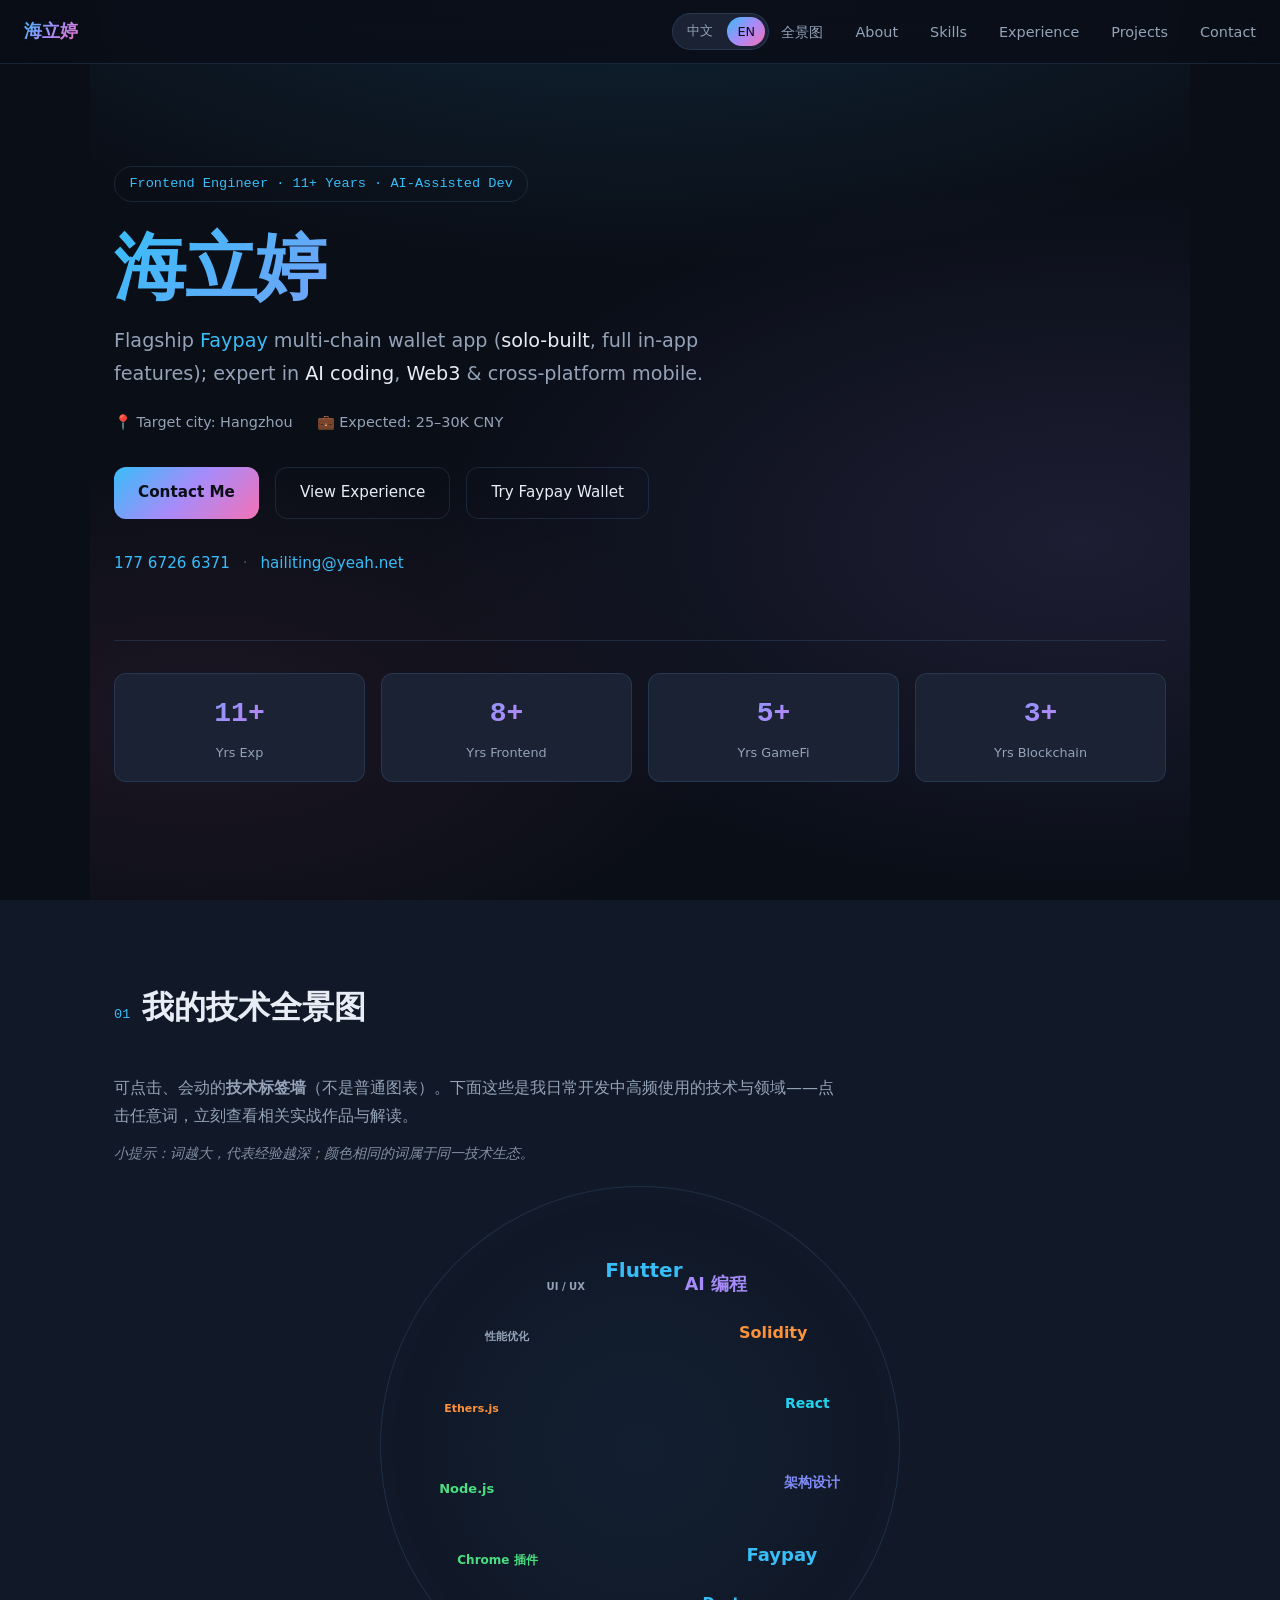
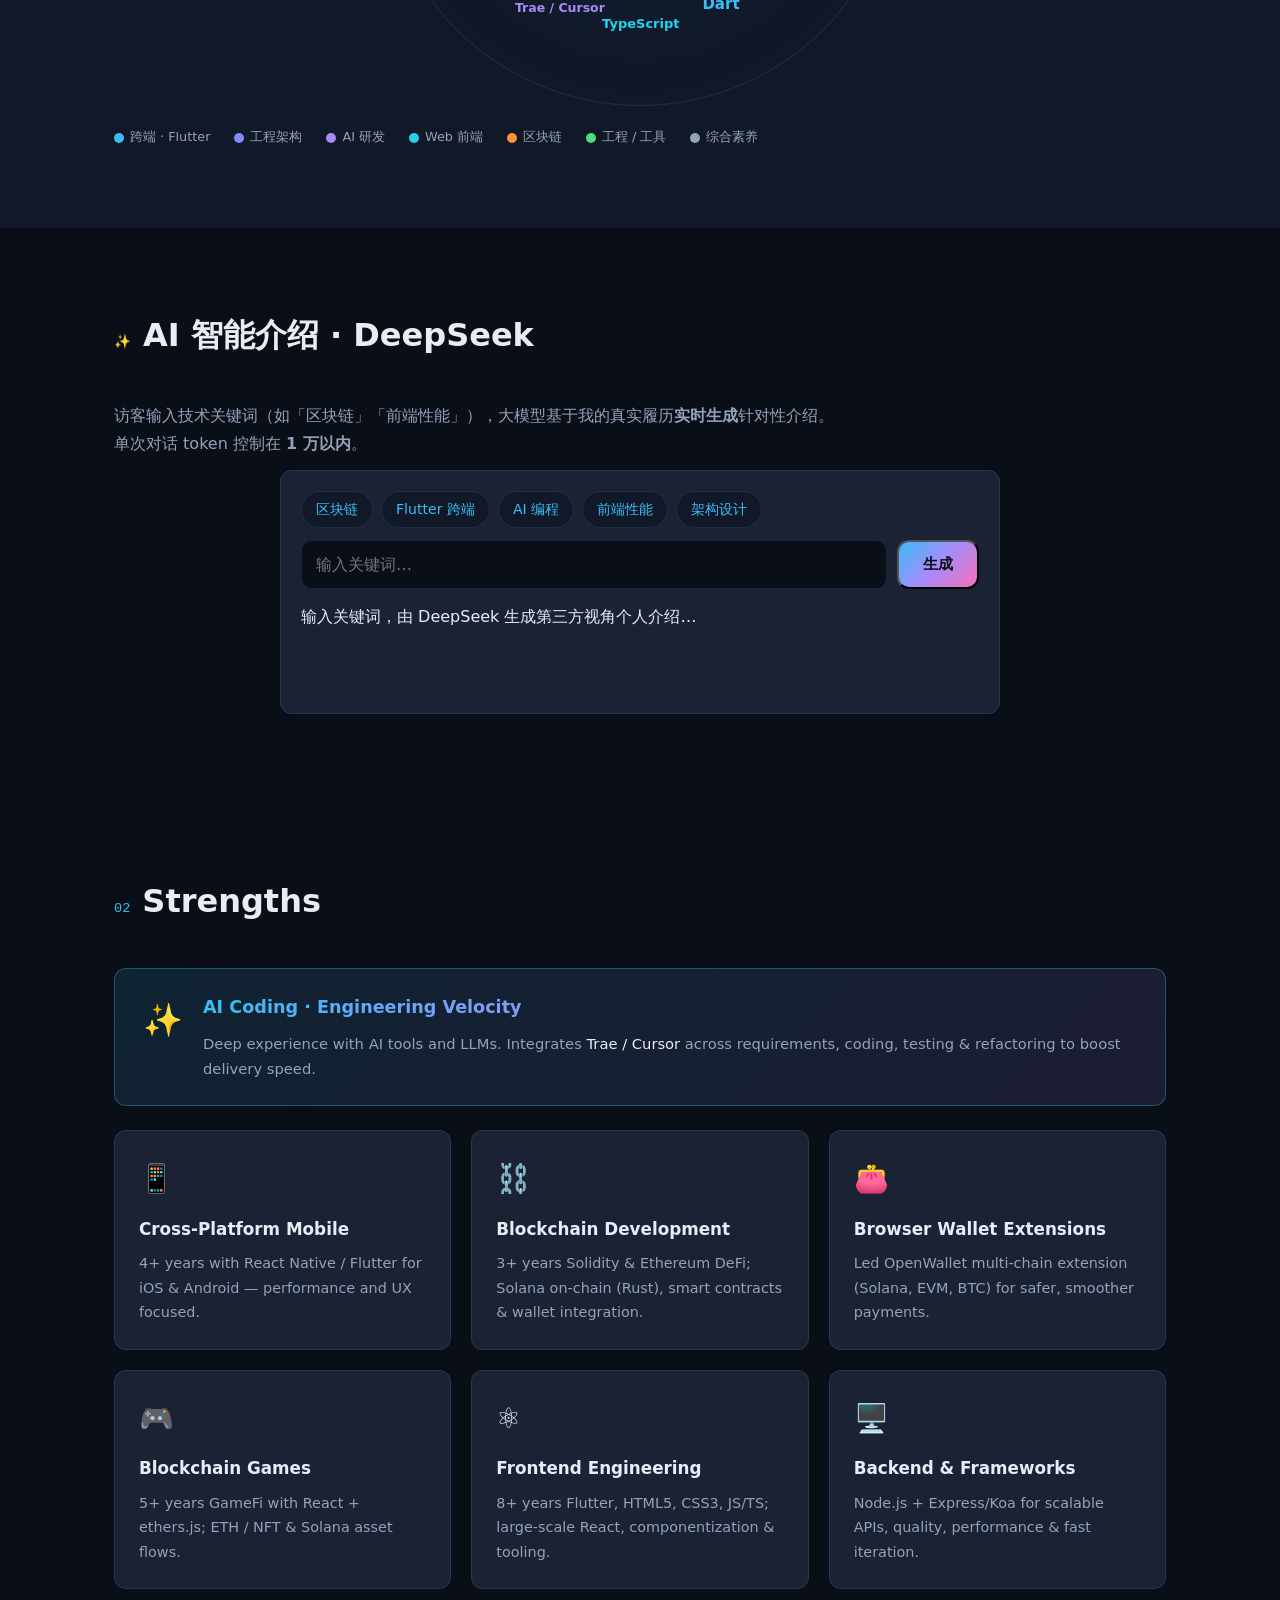
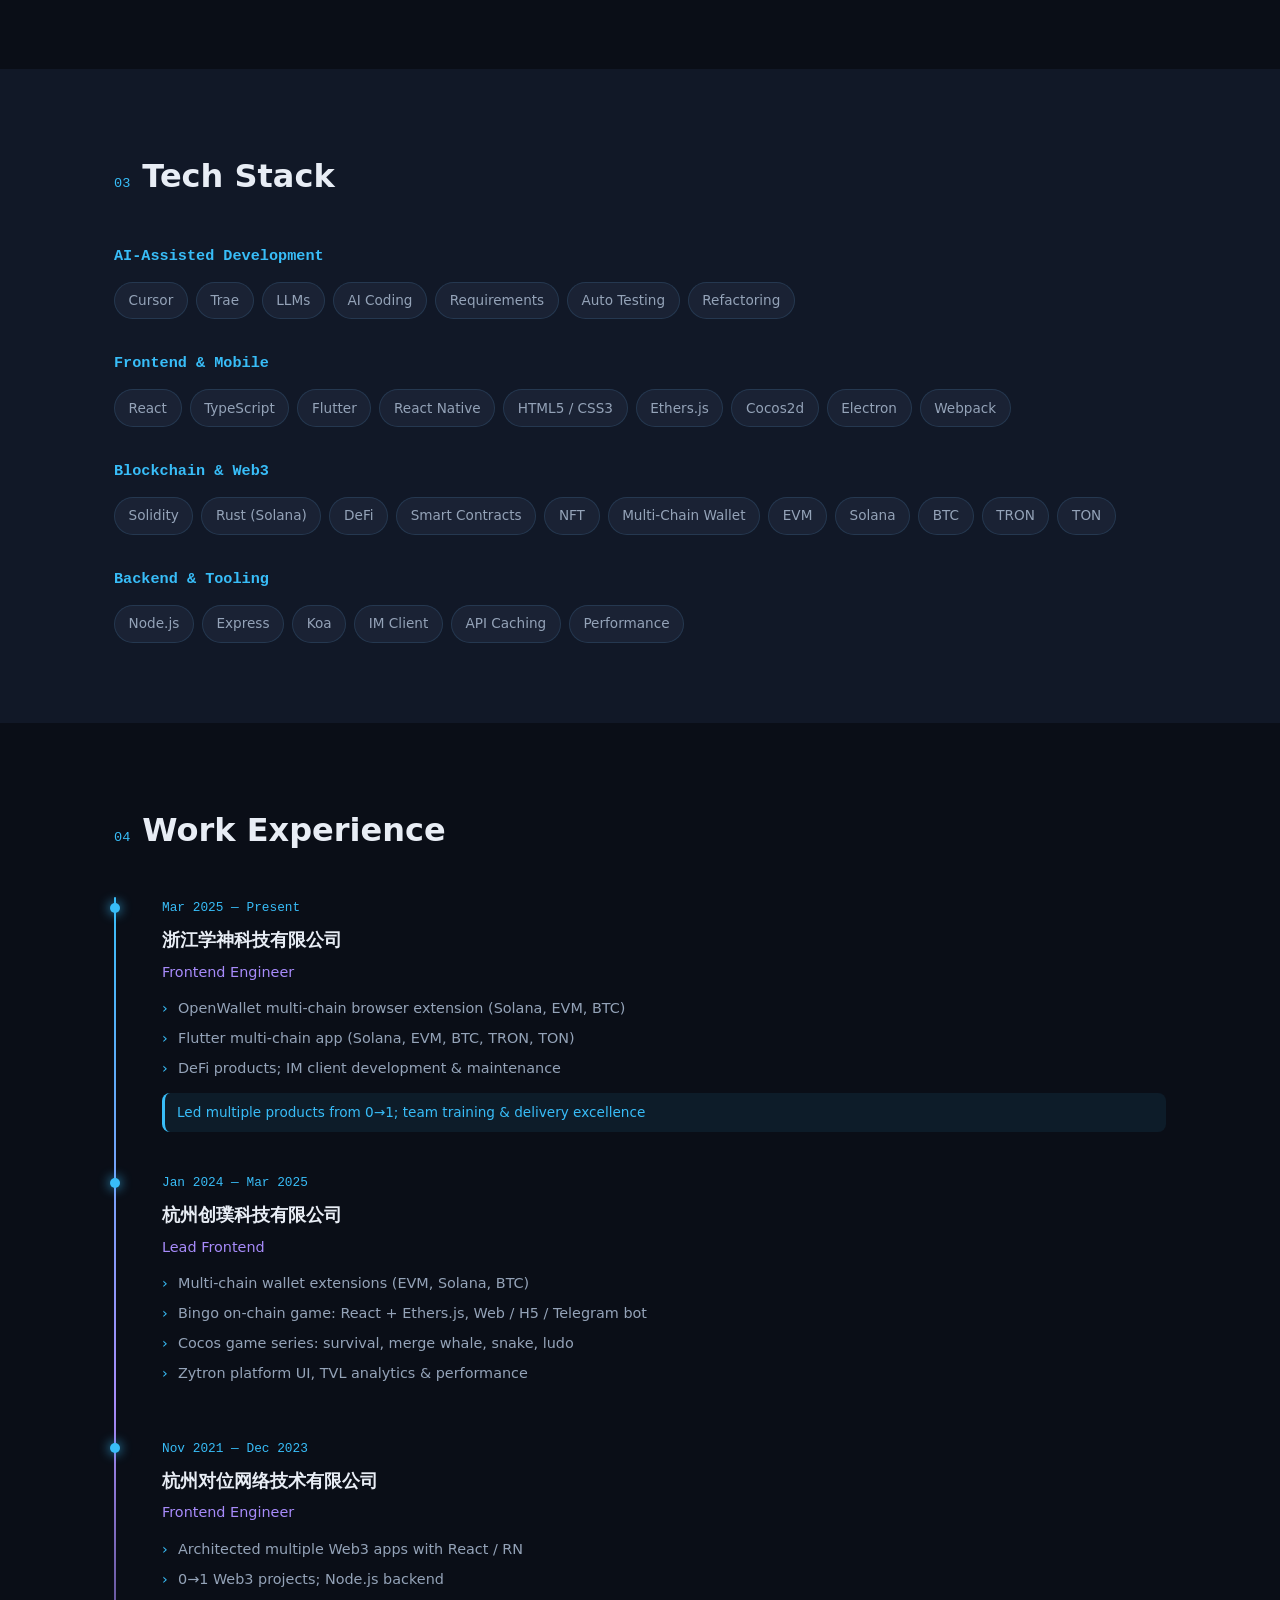
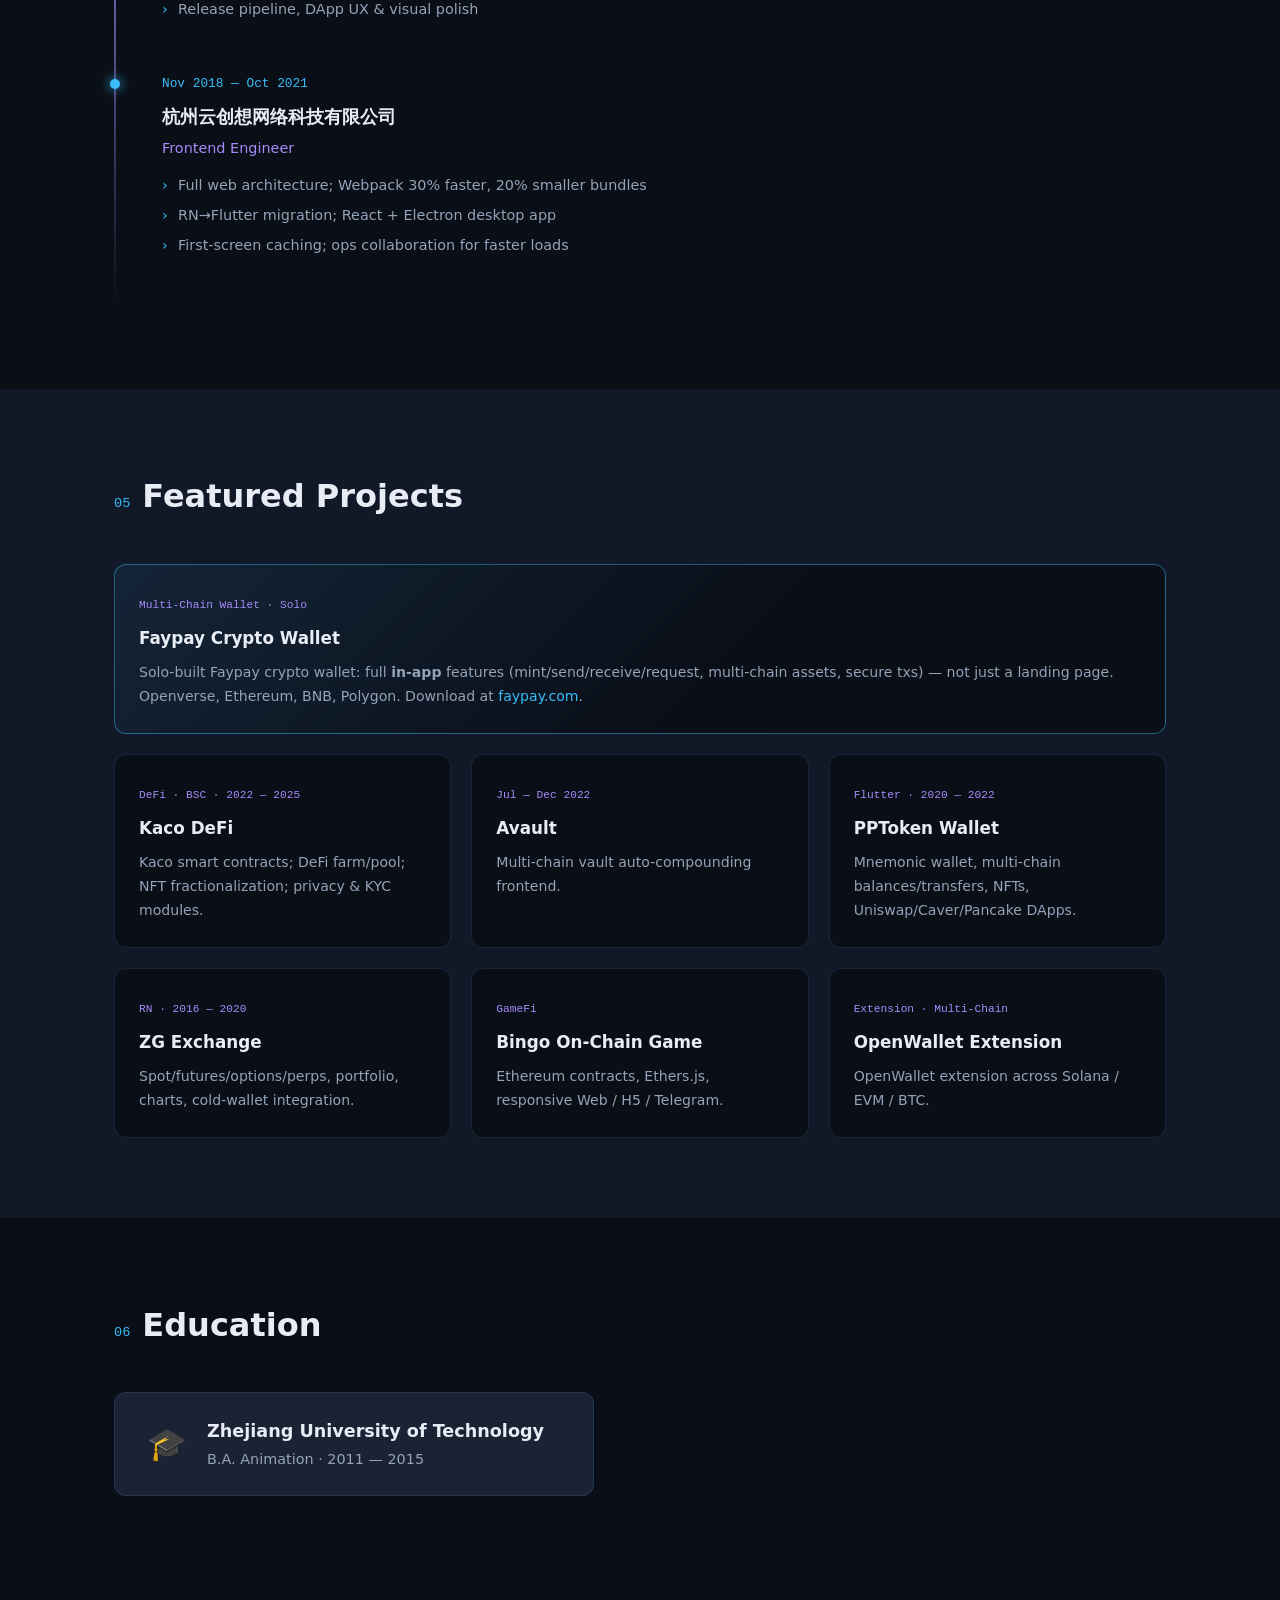
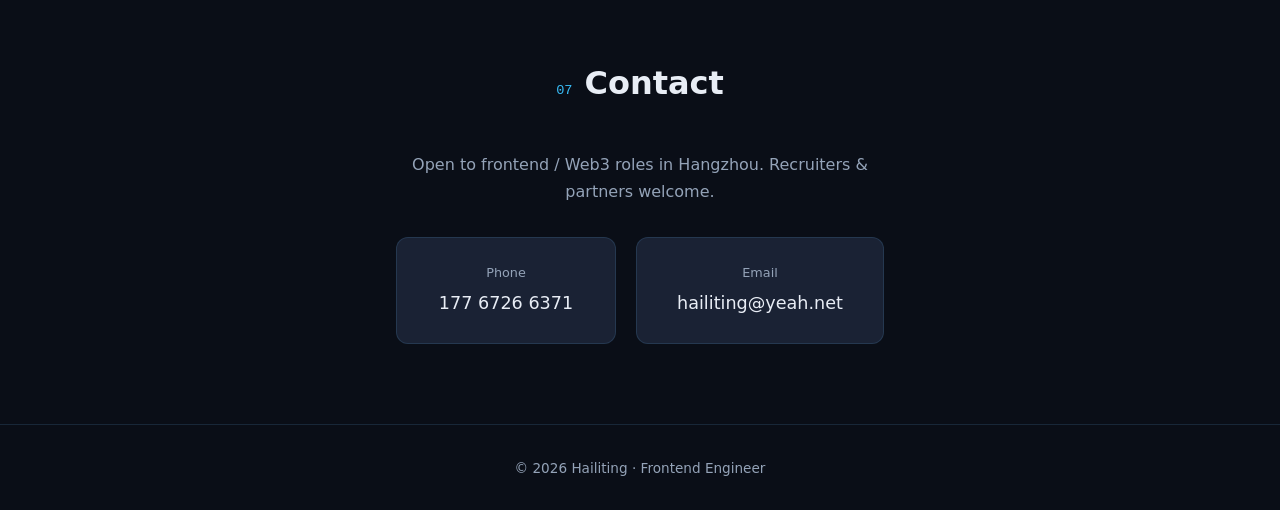
==== legacy/static-site/index.html @ 01e4a8b7 "Deploy legacy portfolio with Python API on Vercel. Static site moves to legacy/static-site; add Deep" ====
<!DOCTYPE html>
<html lang="zh-CN">
<head>
  <meta charset="UTF-8" />
  <meta name="viewport" content="width=device-width, initial-scale=1.0" />
  <meta name="description" content="海立婷 — 11年前端开发工程师，精通 AI 辅助开发（Cursor/Trae），专注 Web3、区块链与跨平台移动开发。" />
  <meta name="keywords" content="海立婷,Hailiting,前端,Frontend,Web3,区块链,AI,Cursor,React,Flutter" />
  <title>海立婷 | 前端开发工程师</title>
  <link rel="stylesheet" href="./css/style.css?v=20260525" />
  <link rel="icon" href="data:image/svg+xml,<svg xmlns='http://www.w3.org/2000/svg' viewBox='0 0 100 100'><text y='.9em' font-size='90'>海</text></svg>" />
</head>
<body>
  <nav class="nav" id="nav">
    <a href="#" class="nav-logo">海立婷</a>
    <div class="lang-switch" role="group" aria-label="Language">
      <button type="button" class="lang-btn active" data-lang="zh" aria-pressed="true">中文</button>
      <button type="button" class="lang-btn" data-lang="en" aria-pressed="false">EN</button>
    </div>
    <button class="nav-toggle" id="navToggle" aria-label="Menu">
      <span></span><span></span><span></span>
    </button>
    <ul class="nav-links" id="navLinks">
      <li><a href="#skill-map">全景图</a></li>
      <li><a href="#about" data-i18n="nav.about">关于</a></li>
      <li><a href="#skills" data-i18n="nav.skills">技能</a></li>
      <li><a href="#experience" data-i18n="nav.experience">经历</a></li>
      <li><a href="#projects" data-i18n="nav.projects">项目</a></li>
      <li><a href="#contact" data-i18n="nav.contact">联系</a></li>
    </ul>
  </nav>

  <header class="hero" id="hero">
    <div class="hero-bg"></div>
    <div class="hero-content">
      <p class="hero-badge" data-i18n="hero.badge">前端开发工程师 · 11 年经验 · AI 辅助开发</p>
      <h1 class="hero-title">海立婷</h1>
      <p class="hero-subtitle" data-i18n-html="hero.subtitle">
        <strong>3 秒建立技术印象：</strong>向下进入「技术全景图」，点击任意关键词即可查看对应<strong>硬核项目证据</strong>。代表作 <strong><a href="https://faypay.com/" target="_blank" rel="noopener">Faypay</a></strong> 多链钱包 App（<strong>一人开发</strong>）；精通 <strong>AI 编程</strong>、<strong>Web3</strong> 与 Flutter 跨端。
      </p>
      <div class="hero-meta">
        <span data-i18n="hero.city">📍 期望城市：杭州</span>
        <span data-i18n="hero.salary">💼 期望薪资：25–30K</span>
      </div>
      <div class="hero-actions">
        <a href="#contact" class="btn btn-primary" data-i18n="hero.cta.contact">联系我</a>
        <a href="#experience" class="btn btn-outline" data-i18n="hero.cta.experience">查看经历</a>
        <a href="https://faypay.com/" class="btn btn-outline" target="_blank" rel="noopener" data-i18n="hero.cta.faypay">体验 Faypay 钱包</a>
      </div>
      <div class="hero-contact">
        <a href="tel:17767266371">177 6726 6371</a>
        <span class="sep">·</span>
        <a href="mailto:hailiting@yeah.net">hailiting@yeah.net</a>
      </div>
    </div>
    <div class="hero-stats">
      <div class="stat"><span class="stat-num">11+</span><span class="stat-label" data-i18n="stat.exp">年经验</span></div>
      <div class="stat"><span class="stat-num">8+</span><span class="stat-label" data-i18n="stat.fe">年前端</span></div>
      <div class="stat"><span class="stat-num">5+</span><span class="stat-label" data-i18n="stat.game">年链游</span></div>
      <div class="stat"><span class="stat-num">3+</span><span class="stat-label" data-i18n="stat.chain">年区块链</span></div>
    </div>
  </header>

  <main>
    <section class="section section-alt" id="skill-map">
      <div class="container">
        <h2 class="section-title"><span class="section-num">01</span> 我的技术全景图</h2>
        <p class="skill-cloud-lead">
          可点击、会动的<strong>技术标签墙</strong>（不是普通图表）。下面这些是我日常开发中高频使用的技术与领域——点击任意词，立刻查看相关实战作品与解读。
        </p>
        <p class="skill-cloud-hint">小提示：词越大，代表经验越深；颜色相同的词属于同一技术生态。</p>
        <div class="skill-canvas-wrap skill-cloud-wrap">
          <div id="skillCloudMount" class="skill-cloud-mount" role="navigation" aria-label="可点击的技术技能词云，词越大经验越深"></div>
          <nav class="skill-cloud-fallback" aria-label="技能标签（词云不可用时的备用）">
            <a href="./skill.html?slug=flutter">Flutter</a>
            <a href="./skill.html?slug=faypay">Faypay</a>
            <a href="./skill.html?slug=ai-coding">AI 编程</a>
            <a href="./architecture.html">架构设计</a>
            <a href="./skill.html?slug=solidity">Solidity</a>
            <a href="./skill.html?slug=react">React</a>
          </nav>
        </div>
        <div class="skill-cloud-legend">
          <span><i class="dot dot-flutter"></i>跨端 · Flutter</span>
          <span><i class="dot dot-arch"></i>工程架构</span>
          <span><i class="dot dot-ai"></i>AI 研发</span>
          <span><i class="dot dot-web"></i>Web 前端</span>
          <span><i class="dot dot-chain"></i>区块链</span>
          <span><i class="dot dot-tool"></i>工程 / 工具</span>
          <span><i class="dot dot-soft"></i>综合素养</span>
        </div>
      </div>
    </section>

    <section class="section" id="ai-about">
      <div class="container">
        <h2 class="section-title"><span class="section-num">✨</span> AI 智能介绍 · DeepSeek</h2>
        <p class="skill-cloud-lead">访客输入技术关键词（如「区块链」「前端性能」），大模型基于我的真实履历<strong>实时生成</strong>针对性介绍。单次对话 token 控制在 <strong>1 万以内</strong>。</p>
        <div class="ai-about-panel">
          <div class="ai-about-chips">
            <button type="button" class="ai-about-chip" data-ai-keyword="区块链">区块链</button>
            <button type="button" class="ai-about-chip" data-ai-keyword="Flutter 跨端">Flutter 跨端</button>
            <button type="button" class="ai-about-chip" data-ai-keyword="AI 编程">AI 编程</button>
            <button type="button" class="ai-about-chip" data-ai-keyword="前端性能">前端性能</button>
            <button type="button" class="ai-about-chip" data-ai-keyword="架构设计">架构设计</button>
          </div>
          <div class="ai-about-input-row">
            <input id="aiAboutInput" type="text" placeholder="输入关键词…" maxlength="48" autocomplete="off" />
            <button type="button" id="aiAboutSend" class="btn btn-primary">生成</button>
          </div>
          <p id="aiAboutOutput" class="ai-about-output">输入关键词，由 DeepSeek 生成第三方视角个人介绍…</p>
          <p id="aiAboutMeta" class="ai-about-meta"></p>
        </div>
      </div>
    </section>

    <section class="section" id="about">
      <div class="container">
        <h2 class="section-title"><span class="section-num">02</span> <span data-i18n="section.about">个人优势</span></h2>
        <article class="ai-highlight">
          <div class="ai-highlight-icon">✨</div>
          <div>
            <h3 data-i18n="ai.title">AI 编程 · 研发效能驱动</h3>
            <p data-i18n-html="ai.desc">AI 编程经验丰富，精通主流 AI 工具与大模型辅助开发。具备将 <strong>Trae / Cursor</strong> 与大模型能力深度融入需求分析、编码、测试及重构全流程的实战经验，持续驱动研发效能提升。</p>
          </div>
        </article>
        <div class="advantages-grid">
          <article class="advantage-card">
            <div class="advantage-icon">📱</div>
            <h3 data-i18n="adv.mobile.t">跨平台移动开发</h3>
            <p data-i18n="adv.mobile.d">4 年 React Native / Flutter 经验，高效实现跨平台应用性能优化与用户体验提升。</p>
          </article>
          <article class="advantage-card">
            <div class="advantage-icon">⛓️</div>
            <h3 data-i18n="adv.chain.t">区块链开发</h3>
            <p data-i18n="adv.chain.d">3 年 Solidity 智能合约与以太坊 DeFi；熟悉 Solana 链上开发（Rust）、智能合约编写与钱包集成。</p>
          </article>
          <article class="advantage-card">
            <div class="advantage-icon">👛</div>
            <h3 data-i18n="adv.wallet.t">谷歌钱包插件开发</h3>
            <p data-i18n="adv.wallet.d">主导多链浏览器插件（OpenWallet）开发，兼容 Solana、EVM、BTC，有效提升支付安全性与操作体验。</p>
          </article>
          <article class="advantage-card">
            <div class="advantage-icon">🎮</div>
            <h3 data-i18n="adv.game.t">区块链游戏</h3>
            <p data-i18n="adv.game.d">5 年链游经验，React + ethers.js 开发逻辑层；支持 ETH / NFT 交互及 Solana 链上资产操作。</p>
          </article>
          <article class="advantage-card">
            <div class="advantage-icon">⚛️</div>
            <h3 data-i18n="adv.fe.t">前端开发</h3>
            <p data-i18n="adv.fe.d">8 年 Flutter、HTML5、CSS3、JS/TS；专注 React 大型项目，组件化与工程化实践丰富。</p>
          </article>
          <article class="advantage-card">
            <div class="advantage-icon">🖥️</div>
            <h3 data-i18n="adv.be.t">框架经验</h3>
            <p data-i18n="adv.be.d">Node.js + Express/Koa 构建高性能后端，注重代码质量与性能优化，保障快速迭代与系统稳定。</p>
          </article>
        </div>
      </div>
    </section>

    <section class="section section-alt" id="skills">
      <div class="container">
        <h2 class="section-title"><span class="section-num">03</span> <span data-i18n="section.skills">技术栈</span></h2>
        <div class="skills-wrap">
          <div class="skill-group">
            <h3 data-i18n="skill.ai">AI 辅助开发</h3>
            <div class="tags">
              <span>Cursor</span><span>Trae</span><span data-i18n="tag.llm">大模型</span>
              <span data-i18n="tag.aicode">AI 编程</span><span data-i18n="tag.req">需求分析</span><span data-i18n="tag.test">自动化测试</span><span data-i18n="tag.refactor">代码重构</span>
            </div>
          </div>
          <div class="skill-group">
            <h3 data-i18n="skill.fe">前端 & 移动端</h3>
            <div class="tags">
              <span>React</span><span>TypeScript</span><span>Flutter</span>
              <span>React Native</span><span>HTML5 / CSS3</span><span>Ethers.js</span>
              <span>Cocos2d</span><span>Electron</span><span>Webpack</span>
            </div>
          </div>
          <div class="skill-group">
            <h3 data-i18n="skill.web3">区块链 & Web3</h3>
            <div class="tags">
              <span>Solidity</span><span>Rust (Solana)</span><span>DeFi</span>
              <span data-i18n="tag.contract">智能合约</span><span>NFT</span><span data-i18n="tag.multichain">多链钱包</span>
              <span>EVM</span><span>Solana</span><span>BTC</span><span>TRON</span><span>TON</span>
            </div>
          </div>
          <div class="skill-group">
            <h3 data-i18n="skill.be">后端 & 工具</h3>
            <div class="tags">
              <span>Node.js</span><span>Express</span><span>Koa</span>
              <span data-i18n="tag.im">IM 客户端</span><span data-i18n="tag.cache">接口缓存</span><span data-i18n="tag.perf">性能优化</span>
            </div>
          </div>
        </div>
      </div>
    </section>

    <section class="section" id="experience">
      <div class="container">
        <h2 class="section-title"><span class="section-num">04</span> <span data-i18n="section.experience">工作经历</span></h2>
        <div class="timeline">
          <article class="timeline-item">
            <div class="timeline-date" data-i18n="exp1.date">2025.03 — 至今</div>
            <div class="timeline-body">
              <h3>浙江学神科技有限公司</h3>
              <p class="role" data-i18n="exp1.role">前端开发工程师</p>
              <ul>
                <li data-i18n="exp1.b1">多链插件浏览器开发（OpenWallet），兼容 Solana、EVM、BTC</li>
                <li data-i18n="exp1.b2">多链应用（Flutter），支持 Solana、EVM、BTC、TRON、TON</li>
                <li data-i18n="exp1.b3">DeFi 新产品设计与实现；IM 客户端开发与维护</li>
              </ul>
              <p class="highlight" data-i18n="exp1.h">主导多个产品从零到一上线；通过团队培训提升整体开发水平</p>
            </div>
          </article>
          <article class="timeline-item">
            <div class="timeline-date" data-i18n="exp2.date">2024.01 — 2025.03</div>
            <div class="timeline-body">
              <h3>杭州创璞科技有限公司</h3>
              <p class="role" data-i18n="exp2.role">大前端</p>
              <ul>
                <li data-i18n="exp2.b1">多链钱包插件（EVM、Solana、BTC 等）</li>
                <li data-i18n="exp2.b2">Bingo 全链游：React + Ethers.js，Web / H5 / Telegram 机器人</li>
                <li data-i18n="exp2.b3">Cocos 游戏系列：生存、合成大鲸鱼、贪吃蛇、飞行棋</li>
                <li data-i18n="exp2.b4">Zytron 平台前端，TVL 功能与性能优化</li>
              </ul>
            </div>
          </article>
          <article class="timeline-item">
            <div class="timeline-date" data-i18n="exp3.date">2021.11 — 2023.12</div>
            <div class="timeline-body">
              <h3>杭州对位网络技术有限公司</h3>
              <p class="role" data-i18n="exp3.role">前端开发工程师</p>
              <ul>
                <li data-i18n="exp3.b1">React / RN 独立搭建多个 Web3 前端架构</li>
                <li data-i18n="exp3.b2">从零到一完成多个 Web3 项目；Node.js 自主后端开发</li>
                <li data-i18n="exp3.b3">负责前端打包上线、DApp 体验与视觉优化</li>
              </ul>
            </div>
          </article>
          <article class="timeline-item">
            <div class="timeline-date" data-i18n="exp4.date">2018.11 — 2021.10</div>
            <div class="timeline-body">
              <h3>杭州云创想网络科技有限公司</h3>
              <p class="role" data-i18n="exp4.role">前端开发工程师</p>
              <ul>
                <li data-i18n="exp4.b1">主导 Web 全模块从零架构；Webpack 打包提速 30%、体积减 20%</li>
                <li data-i18n="exp4.b2">协助 RN 向 Flutter 迁移；React + Electron 桌面端封装</li>
                <li data-i18n="exp4.b3">首屏与接口缓存优化；协助运维提升加载速度</li>
              </ul>
            </div>
          </article>
        </div>
      </div>
    </section>

    <section class="section section-alt" id="projects">
      <div class="container">
        <h2 class="section-title"><span class="section-num">05</span> <span data-i18n="section.projects">代表项目</span></h2>
        <div class="projects-grid">
          <article class="project-card project-card-featured">
            <span class="project-tag" data-i18n="proj.faypay.tag">多链钱包 App · 一人开发</span>
            <h3><a href="https://faypay.com/" target="_blank" rel="noopener">Faypay Crypto Wallet</a></h3>
            <p data-i18n-html="proj.faypay.desc">独立完成加密钱包全套产品：含 <strong>App 内核心功能</strong>（Mint / Send / Receive / Request、多链资产管理、安全交易），非仅官网。支持 Openverse、Ethereum、BNB Chain、Polygon 等。<a href="https://faypay.com/" target="_blank" rel="noopener">faypay.com</a> 可下载体验。</p>
          </article>
          <article class="project-card">
            <span class="project-tag" data-i18n="proj.kaco.tag">DeFi · BSC · 2022 — 2025</span>
            <h3>Kaco DeFi</h3>
            <p data-i18n="proj.kaco.desc">波卡链 Kaco 智能合约编写与测试；DeFi Farm / Pool；NFT 碎片化；数据隐私与 KYC 验证模块。</p>
          </article>
          <article class="project-card">
            <span class="project-tag" data-i18n="proj.avault.tag">2022.07 — 2022.12</span>
            <h3>Avault</h3>
            <p data-i18n="proj.avault.desc">支持多链多币种的 Vault 复投项目前端开发。</p>
          </article>
          <article class="project-card">
            <span class="project-tag" data-i18n="proj.pp.tag">Flutter · 2020 — 2022</span>
            <h3>PPToken Wallet</h3>
            <p data-i18n="proj.pp.desc">助记词导入/生成、多链余额与划转、NFT 展示、Uniswap / Caver / Pancake 等 DApp 交互。</p>
          </article>
          <article class="project-card">
            <span class="project-tag" data-i18n="proj.zg.tag">RN · 2016 — 2020</span>
            <h3>ZG Exchange</h3>
            <p data-i18n="proj.zg.desc">现货/期货/期权/永续合约、资产管理、行情分析、去中心化冷钱包集成。</p>
          </article>
          <article class="project-card">
            <span class="project-tag" data-i18n="proj.bingo.tag">链游</span>
            <h3>Bingo On-Chain Game</h3>
            <p data-i18n="proj.bingo.desc">Ethereum 智能合约、Ethers.js 链上交互，响应式 Web / H5 / Telegram 多端接入。</p>
          </article>
          <article class="project-card">
            <span class="project-tag" data-i18n="proj.ow.tag">插件 · 多链</span>
            <h3>OpenWallet Extension</h3>
            <p data-i18n="proj.ow.desc">多链插件钱包，Solana / EVM / BTC 生态，稳定功能与完整链路支持。</p>
          </article>
        </div>
      </div>
    </section>

    <section class="section" id="education">
      <div class="container">
        <h2 class="section-title"><span class="section-num">06</span> <span data-i18n="section.education">教育背景</span></h2>
        <div class="edu-card">
          <div class="edu-icon">🎓</div>
          <div>
            <h3 data-i18n="edu.school">浙江工业大学</h3>
            <p data-i18n="edu.degree">本科 · 影视动画 · 2011 — 2015</p>
          </div>
        </div>
      </div>
    </section>

    <section class="section section-contact" id="contact">
      <div class="container">
        <h2 class="section-title"><span class="section-num">07</span> <span data-i18n="section.contact">联系我</span></h2>
        <p class="contact-lead" data-i18n="contact.lead">正在寻找杭州地区的前端 / Web3 机会，欢迎招聘方或合作方联系。</p>
        <div class="contact-cards">
          <a href="tel:17767266371" class="contact-card">
            <span class="contact-label" data-i18n="contact.phone">电话</span>
            <span class="contact-value">177 6726 6371</span>
          </a>
          <a href="mailto:hailiting@yeah.net" class="contact-card">
            <span class="contact-label" data-i18n="contact.email">邮箱</span>
            <span class="contact-value">hailiting@yeah.net</span>
          </a>
        </div>
      </div>
    </section>
  </main>

  <footer class="footer">
    <p data-i18n="footer">© 2026 海立婷 · 前端开发工程师</p>
    <p id="visitStats" class="visit-stats" hidden></p>
  </footer>

  <script src="./js/i18n.js?v=20260526"></script>
  <script src="./js/skill-data.js?v=20260526"></script>
  <script src="./js/skill-cloud.js?v=20260526"></script>
  <script src="./js/ai-about.js?v=20260526"></script>
  <script src="./js/visit-tracker.js?v=20260526"></script>
  <script src="./js/main.js?v=20260526"></script>
</body>
</html>
---- legacy/static-site/css/style.css ----
:root {
  --bg: #0a0e17;
  --bg-alt: #111827;
  --surface: #1a2234;
  --border: rgba(99, 179, 237, 0.15);
  --text: #e8edf5;
  --text-muted: #94a3b8;
  --accent: #38bdf8;
  --accent-2: #a78bfa;
  --gradient: linear-gradient(135deg, #38bdf8 0%, #a78bfa 50%, #f472b6 100%);
  --font: system-ui, -apple-system, "PingFang SC", "Noto Sans SC", "Microsoft YaHei", sans-serif;
  --mono: "JetBrains Mono", monospace;
  --radius: 12px;
  --nav-h: 64px;
}

*, *::before, *::after { box-sizing: border-box; margin: 0; padding: 0; }

html { scroll-behavior: smooth; scroll-padding-top: var(--nav-h); }

body {
  font-family: var(--font);
  background: var(--bg);
  color: var(--text);
  line-height: 1.7;
  overflow-x: hidden;
}

a { color: var(--accent); text-decoration: none; transition: color 0.2s; }
a:hover { color: var(--accent-2); }

.container { max-width: 1100px; margin: 0 auto; padding: 0 1.5rem; }

/* Nav */
.nav {
  position: fixed;
  top: 0; left: 0; right: 0;
  height: var(--nav-h);
  display: flex;
  align-items: center;
  justify-content: space-between;
  padding: 0 1.5rem;
  background: rgba(10, 14, 23, 0.85);
  backdrop-filter: blur(12px);
  border-bottom: 1px solid var(--border);
  z-index: 100;
}

.nav-logo {
  font-weight: 700;
  font-size: 1.1rem;
  background: var(--gradient);
  -webkit-background-clip: text;
  -webkit-text-fill-color: transparent;
  background-clip: text;
}

.nav-links {
  display: flex;
  gap: 2rem;
  list-style: none;
}

.nav-links a {
  color: var(--text-muted);
  font-size: 0.9rem;
  font-weight: 500;
}

.nav-links a:hover { color: var(--text); }

.lang-switch {
  display: flex;
  gap: 4px;
  margin-left: auto;
  margin-right: 12px;
  background: var(--surface);
  border: 1px solid var(--border);
  border-radius: 999px;
  padding: 3px;
}

.lang-btn {
  border: none;
  background: transparent;
  color: var(--text-muted);
  font-size: 0.8rem;
  font-weight: 500;
  padding: 0.35rem 0.65rem;
  border-radius: 999px;
  cursor: pointer;
  font-family: var(--font);
  transition: 0.2s;
}

.lang-btn:hover { color: var(--text); }

.lang-btn.active {
  background: var(--gradient);
  color: #0a0e17;
}

.nav-toggle {
  display: none;
  flex-direction: column;
  gap: 5px;
  background: none;
  border: none;
  cursor: pointer;
  padding: 4px;
}

.nav-toggle span {
  display: block;
  width: 22px;
  height: 2px;
  background: var(--text);
  border-radius: 2px;
  transition: 0.3s;
}

/* Hero */
.hero {
  position: relative;
  min-height: 100vh;
  display: flex;
  flex-direction: column;
  justify-content: center;
  padding: calc(var(--nav-h) + 3rem) 1.5rem 4rem;
  max-width: 1100px;
  margin: 0 auto;
}

.hero-bg {
  position: absolute;
  inset: 0;
  background:
    radial-gradient(ellipse 80% 50% at 50% -20%, rgba(56, 189, 248, 0.18), transparent),
    radial-gradient(ellipse 60% 40% at 90% 60%, rgba(167, 139, 250, 0.12), transparent),
    radial-gradient(ellipse 50% 30% at 10% 80%, rgba(244, 114, 182, 0.08), transparent);
  pointer-events: none;
}

.hero-content { position: relative; z-index: 1; }

.hero-badge {
  display: inline-block;
  padding: 0.35rem 0.9rem;
  border: 1px solid var(--border);
  border-radius: 999px;
  font-size: 0.85rem;
  color: var(--accent);
  margin-bottom: 1.5rem;
  font-family: var(--mono);
}

.hero-title {
  font-size: clamp(2.8rem, 8vw, 4.5rem);
  font-weight: 700;
  line-height: 1.15;
  letter-spacing: -0.02em;
  background: var(--gradient);
  -webkit-background-clip: text;
  -webkit-text-fill-color: transparent;
  background-clip: text;
  margin-bottom: 1rem;
}

.hero-subtitle {
  font-size: clamp(1rem, 2.5vw, 1.2rem);
  color: var(--text-muted);
  max-width: 640px;
  margin-bottom: 1.25rem;
}

.hero-subtitle strong { color: var(--text); font-weight: 500; }

.hero-meta {
  display: flex;
  flex-wrap: wrap;
  gap: 1rem 1.5rem;
  font-size: 0.9rem;
  color: var(--text-muted);
  margin-bottom: 2rem;
}

.hero-actions {
  display: flex;
  flex-wrap: wrap;
  gap: 1rem;
  margin-bottom: 2rem;
}

.btn {
  display: inline-flex;
  align-items: center;
  padding: 0.75rem 1.5rem;
  border-radius: var(--radius);
  font-weight: 500;
  font-size: 0.95rem;
  transition: transform 0.2s, box-shadow 0.2s;
}

.btn:hover { transform: translateY(-2px); }

.btn-primary {
  background: var(--gradient);
  color: #0a0e17;
  font-weight: 600;
}

.btn-primary:hover { color: #0a0e17; box-shadow: 0 8px 30px rgba(56, 189, 248, 0.35); }

.btn-outline {
  border: 1px solid var(--border);
  color: var(--text);
}

.btn-outline:hover { border-color: var(--accent); color: var(--accent); }

.hero-contact {
  font-size: 0.95rem;
  color: var(--text-muted);
}

.hero-contact .sep { margin: 0 0.5rem; opacity: 0.4; }

.hero-stats {
  position: relative;
  z-index: 1;
  display: grid;
  grid-template-columns: repeat(4, 1fr);
  gap: 1rem;
  margin-top: 4rem;
  padding-top: 2rem;
  border-top: 1px solid var(--border);
}

.stat {
  text-align: center;
  padding: 1rem;
  background: var(--surface);
  border-radius: var(--radius);
  border: 1px solid var(--border);
}

.stat-num {
  display: block;
  font-size: 1.75rem;
  font-weight: 700;
  font-family: var(--mono);
  background: var(--gradient);
  -webkit-background-clip: text;
  -webkit-text-fill-color: transparent;
  background-clip: text;
}

.stat-label { font-size: 0.8rem; color: var(--text-muted); }

/* Sections */
.section { padding: 5rem 0; }
.section-alt { background: var(--bg-alt); }

.section-title {
  font-size: clamp(1.5rem, 4vw, 2rem);
  font-weight: 700;
  margin-bottom: 2.5rem;
  display: flex;
  align-items: baseline;
  gap: 0.75rem;
}

.section-num {
  font-family: var(--mono);
  font-size: 0.85rem;
  color: var(--accent);
  font-weight: 500;
}

/* AI highlight */
.ai-highlight {
  display: flex;
  gap: 1.25rem;
  align-items: flex-start;
  padding: 1.5rem 1.75rem;
  margin-bottom: 1.5rem;
  background: linear-gradient(135deg, rgba(56, 189, 248, 0.12) 0%, rgba(167, 139, 250, 0.12) 100%);
  border: 1px solid rgba(56, 189, 248, 0.35);
  border-radius: var(--radius);
}

.ai-highlight-icon {
  font-size: 2rem;
  flex-shrink: 0;
}

.ai-highlight h3 {
  font-size: 1.1rem;
  margin-bottom: 0.5rem;
  background: var(--gradient);
  -webkit-background-clip: text;
  -webkit-text-fill-color: transparent;
  background-clip: text;
}

.ai-highlight p {
  font-size: 0.92rem;
  color: var(--text-muted);
}

.ai-highlight strong { color: var(--text); font-weight: 500; }

/* Advantages */
.advantages-grid {
  display: grid;
  grid-template-columns: repeat(auto-fill, minmax(300px, 1fr));
  gap: 1.25rem;
}

.advantage-card {
  padding: 1.5rem;
  background: var(--surface);
  border: 1px solid var(--border);
  border-radius: var(--radius);
  transition: border-color 0.2s, transform 0.2s;
}

.advantage-card:hover {
  border-color: rgba(56, 189, 248, 0.35);
  transform: translateY(-3px);
}

.advantage-icon { font-size: 1.75rem; margin-bottom: 0.75rem; }

.advantage-card h3 {
  font-size: 1.05rem;
  margin-bottom: 0.5rem;
}

.advantage-card p {
  font-size: 0.9rem;
  color: var(--text-muted);
}

/* Skills */
.skills-wrap { display: flex; flex-direction: column; gap: 2rem; }

.skill-group h3 {
  font-size: 0.95rem;
  color: var(--accent);
  margin-bottom: 0.75rem;
  font-family: var(--mono);
}

.tags {
  display: flex;
  flex-wrap: wrap;
  gap: 0.5rem;
}

.tags span {
  padding: 0.4rem 0.85rem;
  background: var(--surface);
  border: 1px solid var(--border);
  border-radius: 999px;
  font-size: 0.85rem;
  color: var(--text-muted);
  transition: 0.2s;
}

.tags span:hover {
  color: var(--text);
  border-color: rgba(167, 139, 250, 0.4);
}

/* Timeline */
.timeline { position: relative; padding-left: 1.5rem; }

.timeline::before {
  content: "";
  position: absolute;
  left: 0;
  top: 0;
  bottom: 0;
  width: 2px;
  background: linear-gradient(180deg, var(--accent), var(--accent-2), transparent);
  border-radius: 2px;
}

.timeline-item {
  position: relative;
  padding-bottom: 2.5rem;
  padding-left: 1.5rem;
}

.timeline-item::before {
  content: "";
  position: absolute;
  left: -1.5rem;
  top: 0.35rem;
  width: 10px;
  height: 10px;
  margin-left: -4px;
  background: var(--accent);
  border-radius: 50%;
  box-shadow: 0 0 12px var(--accent);
}

.timeline-date {
  font-family: var(--mono);
  font-size: 0.8rem;
  color: var(--accent);
  margin-bottom: 0.35rem;
}

.timeline-body h3 { font-size: 1.15rem; margin-bottom: 0.25rem; }

.timeline-body .role {
  font-size: 0.9rem;
  color: var(--accent-2);
  margin-bottom: 0.75rem;
}

.timeline-body ul {
  list-style: none;
  margin-bottom: 0.75rem;
}

.timeline-body li {
  position: relative;
  padding-left: 1rem;
  font-size: 0.9rem;
  color: var(--text-muted);
  margin-bottom: 0.35rem;
}

.timeline-body li::before {
  content: "›";
  position: absolute;
  left: 0;
  color: var(--accent);
}

.timeline-body .highlight {
  font-size: 0.85rem;
  color: var(--accent);
  padding: 0.5rem 0.75rem;
  background: rgba(56, 189, 248, 0.08);
  border-radius: 8px;
  border-left: 3px solid var(--accent);
}

/* Projects */
.projects-grid {
  display: grid;
  grid-template-columns: repeat(auto-fill, minmax(300px, 1fr));
  gap: 1.25rem;
}

.project-card {
  padding: 1.5rem;
  background: var(--bg);
  border: 1px solid var(--border);
  border-radius: var(--radius);
  transition: 0.2s;
}

.project-card:hover {
  border-color: rgba(167, 139, 250, 0.35);
  transform: translateY(-3px);
}

.project-card-featured {
  border-color: rgba(56, 189, 248, 0.45);
  background: linear-gradient(135deg, rgba(56, 189, 248, 0.08) 0%, var(--bg) 60%);
  grid-column: 1 / -1;
}

.project-card-featured h3 a {
  color: var(--text);
}

.project-card-featured h3 a:hover {
  color: var(--accent);
}

.project-tag {
  display: inline-block;
  font-family: var(--mono);
  font-size: 0.7rem;
  color: var(--accent-2);
  margin-bottom: 0.6rem;
}

.project-card h3 { font-size: 1.05rem; margin-bottom: 0.5rem; }

.project-card p { font-size: 0.88rem; color: var(--text-muted); }

/* Education */
.edu-card {
  display: flex;
  align-items: center;
  gap: 1.25rem;
  padding: 1.5rem 2rem;
  background: var(--surface);
  border: 1px solid var(--border);
  border-radius: var(--radius);
  max-width: 480px;
}

.edu-icon { font-size: 2rem; }

.edu-card h3 { font-size: 1.1rem; }
.edu-card p { font-size: 0.9rem; color: var(--text-muted); }

/* Contact */
.section-contact { text-align: center; }

.section-contact .section-title { justify-content: center; }

.contact-lead {
  color: var(--text-muted);
  margin-bottom: 2rem;
  max-width: 520px;
  margin-left: auto;
  margin-right: auto;
}

.contact-cards {
  display: flex;
  flex-wrap: wrap;
  justify-content: center;
  gap: 1.25rem;
}

.contact-card {
  display: flex;
  flex-direction: column;
  align-items: center;
  padding: 1.5rem 2.5rem;
  background: var(--surface);
  border: 1px solid var(--border);
  border-radius: var(--radius);
  transition: 0.2s;
  min-width: 220px;
}

.contact-card:hover {
  border-color: var(--accent);
  transform: translateY(-4px);
  box-shadow: 0 12px 40px rgba(56, 189, 248, 0.15);
}

.contact-label {
  font-size: 0.8rem;
  color: var(--text-muted);
  margin-bottom: 0.35rem;
}

.contact-value {
  font-size: 1.1rem;
  font-weight: 500;
  color: var(--text);
}

/* Canvas 动态技能词云 */
.skill-cloud-lead {
  color: var(--text-muted);
  max-width: 720px;
  margin-bottom: 0.75rem;
  line-height: 1.75;
}

.skill-cloud-hint {
  font-size: 0.88rem;
  color: var(--text-muted);
  font-style: italic;
  margin-bottom: 1.25rem;
  opacity: 0.85;
}

.skill-canvas-wrap,
.skill-cloud-wrap {
  position: relative;
  display: flex;
  justify-content: center;
  align-items: center;
  width: min(520px, 92vw);
  min-height: min(520px, 92vw);
  margin: 0 auto 1.25rem;
  border: 1px solid var(--border);
  border-radius: 50%;
  background: radial-gradient(circle at 50% 50%, rgba(56, 189, 248, 0.05), transparent 70%);
  overflow: hidden;
  opacity: 1 !important;
  transform: none !important;
  visibility: visible !important;
  -webkit-tap-highlight-color: transparent;
}

.skill-cloud-mount {
  position: relative;
  width: min(520px, 92vw);
  height: min(520px, 92vw);
  margin: 0 auto;
}

.skill-cloud-mount .skill-cloud-word {
  position: absolute;
  font-weight: 600;
  text-decoration: none;
  white-space: nowrap;
  transition: transform 0.15s ease, opacity 0.15s ease;
  transform: translate(-50%, -50%);
}

.skill-cloud-mount .skill-cloud-word:hover {
  transform: translate(-50%, -50%) scale(1.08);
  filter: brightness(1.15);
}

.skill-cloud-mount:not(.is-ready) .skill-cloud-word {
  opacity: 0;
}

.skill-cloud-wrap.is-fallback .skill-cloud-mount {
  display: none;
}

.skill-cloud-fallback {
  display: none;
  flex-wrap: wrap;
  gap: 10px;
  justify-content: center;
  padding: 1.25rem;
}

.skill-cloud-fallback a {
  color: var(--accent);
  font-weight: 600;
  padding: 10px 14px;
  border: 1px solid var(--border);
  border-radius: 999px;
  text-decoration: none;
  background: var(--surface);
}

.skill-cloud-wrap.is-fallback .skill-cloud-fallback {
  display: flex;
}

.skill-canvas {
  display: block;
  max-width: 100%;
  touch-action: manipulation;
}

.visit-stats {
  margin-top: 0.5rem;
  font-size: 0.8rem;
  color: var(--text-muted);
  opacity: 0.85;
}

@media (max-width: 480px) {
  .skill-canvas-wrap {
    width: min(340px, 88vw);
    min-height: min(340px, 88vw);
  }
}

/* AI 生成式关于我 */
.ai-about-panel {
  max-width: 720px;
  margin: 0 auto;
  padding: 1.25rem;
  border: 1px solid var(--border);
  border-radius: var(--radius);
  background: var(--surface);
  opacity: 1 !important;
  transform: none !important;
}

.ai-about-chips {
  display: flex;
  flex-wrap: wrap;
  gap: 8px;
  margin-bottom: 12px;
}

.ai-about-chip {
  font-family: var(--font);
  font-size: 0.88rem;
  padding: 8px 14px;
  border-radius: 999px;
  border: 1px solid var(--border);
  background: var(--bg-alt);
  color: var(--accent);
  cursor: pointer;
}

.ai-about-input-row {
  display: flex;
  gap: 10px;
  margin-bottom: 14px;
}

.ai-about-input-row input {
  flex: 1;
  min-height: 44px;
  padding: 0 14px;
  border-radius: 10px;
  border: 1px solid var(--border);
  background: var(--bg);
  color: var(--text);
  font-family: var(--font);
  font-size: 1rem;
}

.ai-about-output {
  line-height: 1.75;
  color: var(--text);
  min-height: 4em;
}

.ai-about-meta {
  margin-top: 10px;
  font-size: 0.8rem;
  color: var(--accent);
  min-height: 1.2em;
}

.skill-cloud-legend {
  display: flex;
  flex-wrap: wrap;
  gap: 1rem 1.5rem;
  font-size: 0.8rem;
  color: var(--text-muted);
}

.skill-cloud-legend .dot {
  display: inline-block;
  width: 10px;
  height: 10px;
  border-radius: 50%;
  margin-right: 6px;
  vertical-align: middle;
}

.dot-flutter { background: #38bdf8; }
.dot-arch { background: #818cf8; }
.dot-ai { background: #a78bfa; }
.dot-web { background: #22d3ee; }
.dot-chain { background: #fb923c; }
.dot-tool { background: #4ade80; }
.dot-soft { background: #94a3b8; }

.skill-detail-page {
  padding: calc(var(--nav-h) + 2rem) 0 4rem;
  min-height: 100vh;
}

.skill-detail-container {
  max-width: 720px;
}

.skill-detail-header {
  margin-bottom: 1.5rem;
}

.skill-detail-back {
  display: inline-block;
  font-size: 0.9rem;
  color: var(--text-muted);
  margin-bottom: 1rem;
}

.skill-detail-back:hover {
  color: var(--accent);
}

.skill-detail-header h1 {
  font-size: clamp(1.5rem, 4vw, 2rem);
  margin-bottom: 0.75rem;
}

.skill-detail-badge {
  display: inline-block;
  font-size: 0.8rem;
  padding: 0.25rem 0.75rem;
  border-radius: 999px;
  border: 1px solid;
}

.skill-detail-text {
  line-height: 1.75;
  color: var(--text-muted);
  margin-bottom: 0.5rem;
}

.skill-detail-list {
  margin: 0.5rem 0 0 1.25rem;
  color: var(--text-muted);
  line-height: 1.7;
}

.skill-detail-actions {
  display: flex;
  flex-wrap: wrap;
  gap: 12px;
  margin-top: 2rem;
}

.skill-detail-empty {
  text-align: center;
  padding: 3rem 0;
}

.skill-evidence-label {
  font-size: 0.8rem;
  font-weight: 600;
  color: var(--accent);
  margin: 1rem 0 0.35rem;
  text-transform: uppercase;
  letter-spacing: 0.04em;
}

.skill-evidence-project {
  background: var(--surface);
  border: 1px solid var(--border);
  border-radius: var(--radius);
  padding: 1rem;
  margin-bottom: 0.75rem;
}

.skill-evidence-project h4 {
  font-size: 1rem;
  margin-bottom: 0.35rem;
}

.skill-evidence-metric {
  font-size: 0.85rem;
  color: var(--accent);
  margin-top: 0.5rem;
}

.skill-evidence-empty {
  color: var(--text-muted);
  font-size: 0.9rem;
}

.architecture-page .arch-lead {
  margin-bottom: 2rem;
  line-height: 1.75;
}

.arch-section-card {
  background: var(--surface);
  border: 1px solid var(--border);
  border-radius: var(--radius);
  padding: 1.5rem;
  margin-bottom: 1.25rem;
}

.arch-section-card h2 {
  font-size: 1.15rem;
  margin-bottom: 0.5rem;
}

.arch-sub {
  color: var(--accent);
  font-size: 0.9rem;
  font-weight: 600;
  margin-bottom: 0.75rem;
}

.arch-section-card p {
  color: var(--text-muted);
  line-height: 1.7;
  margin-bottom: 0.75rem;
}

.arch-list {
  margin: 0.5rem 0 1rem 1.25rem;
  color: var(--text-muted);
  line-height: 1.65;
}

.arch-code {
  font-family: var(--mono);
  font-size: 0.8rem;
  background: var(--bg);
  border: 1px solid var(--border);
  border-radius: 8px;
  padding: 1rem;
  overflow-x: auto;
  color: var(--text);
  line-height: 1.5;
  white-space: pre-wrap;
}

.arch-section-card code {
  font-family: var(--mono);
  font-size: 0.88em;
  color: var(--accent);
}

/* Footer */
.footer {
  padding: 2rem;
  text-align: center;
  font-size: 0.85rem;
  color: var(--text-muted);
  border-top: 1px solid var(--border);
}

/* Mobile */
@media (max-width: 768px) {
  .nav-toggle { display: flex; }

  .lang-switch {
    order: 3;
    margin-right: 8px;
  }

  .nav-links {
    position: fixed;
    top: var(--nav-h);
    left: 0;
    right: 0;
    flex-direction: column;
    gap: 0;
    background: var(--bg-alt);
    border-bottom: 1px solid var(--border);
    padding: 1rem 0;
    transform: translateY(-120%);
    opacity: 0;
    transition: 0.3s;
    pointer-events: none;
  }

  .nav-links.open {
    transform: translateY(0);
    opacity: 1;
    pointer-events: auto;
  }

  .nav-links li { padding: 0.75rem 1.5rem; }

  .hero-stats { grid-template-columns: repeat(2, 1fr); }
}
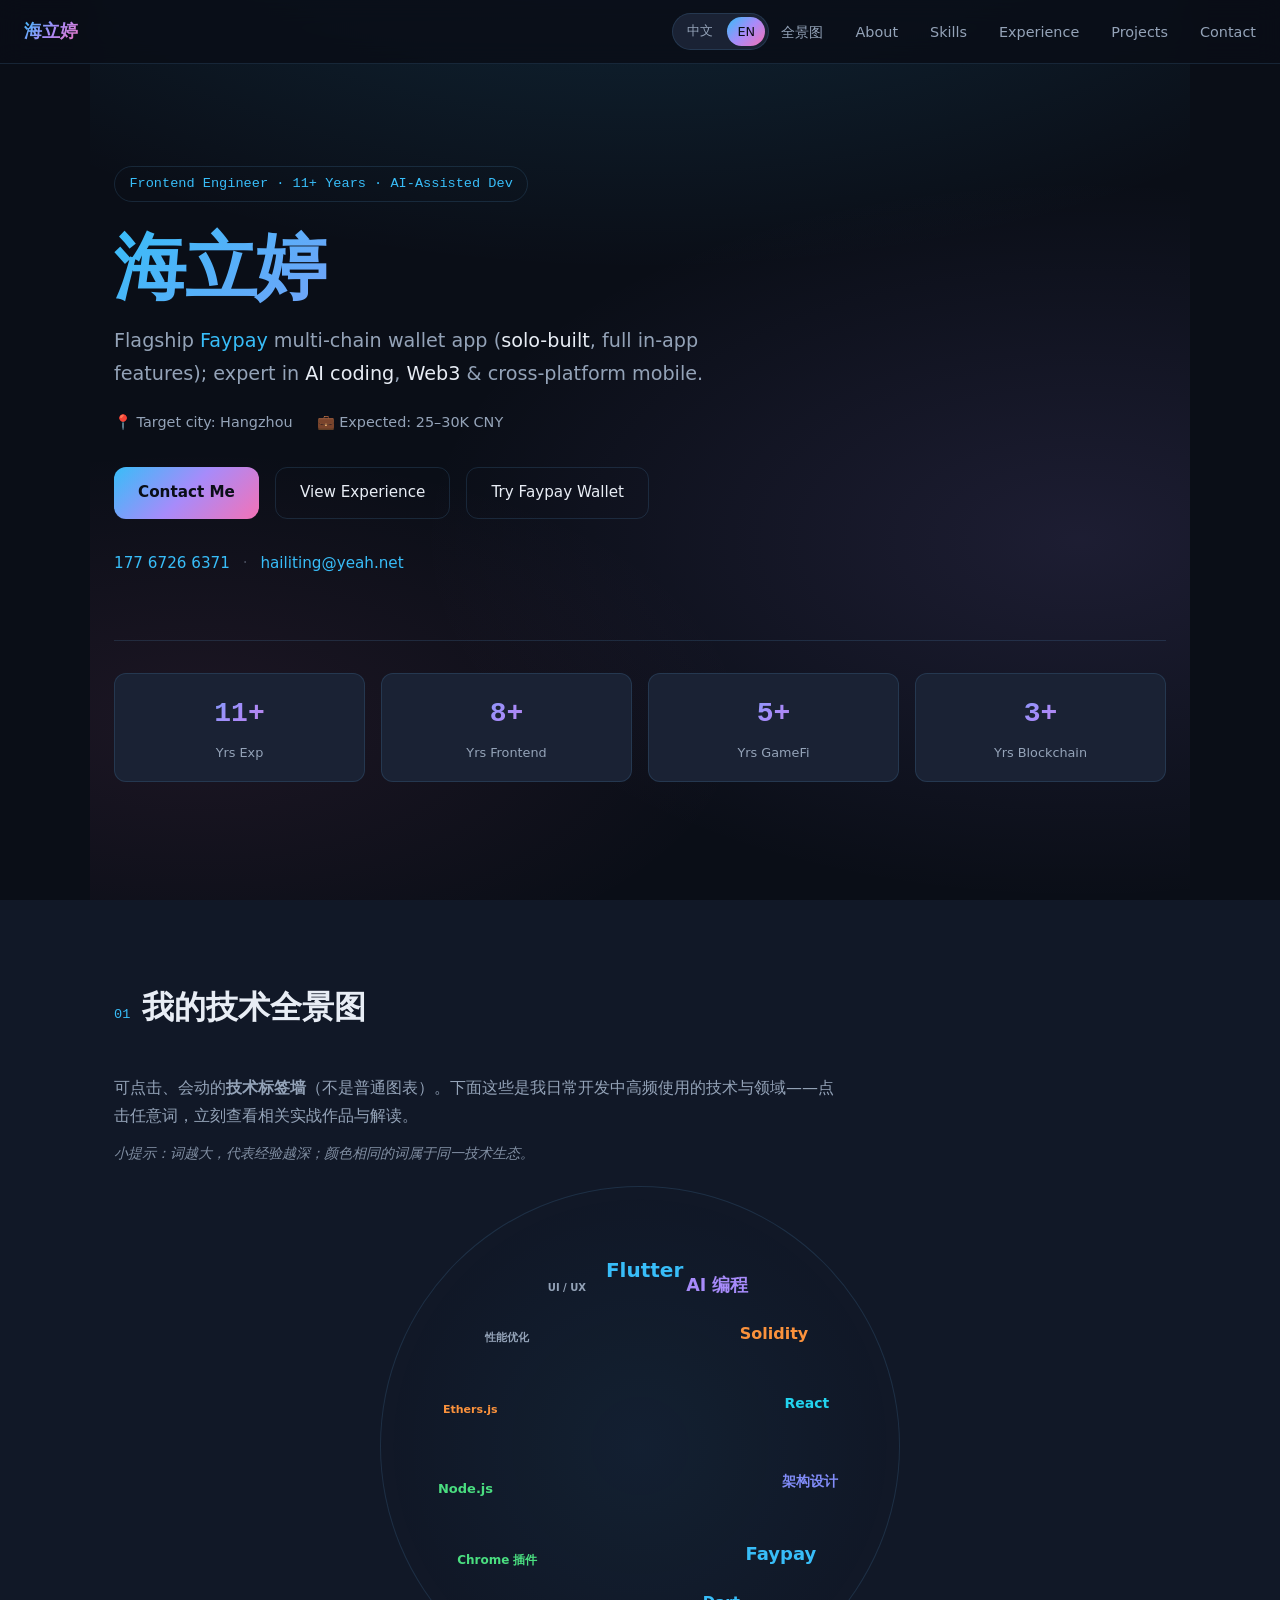
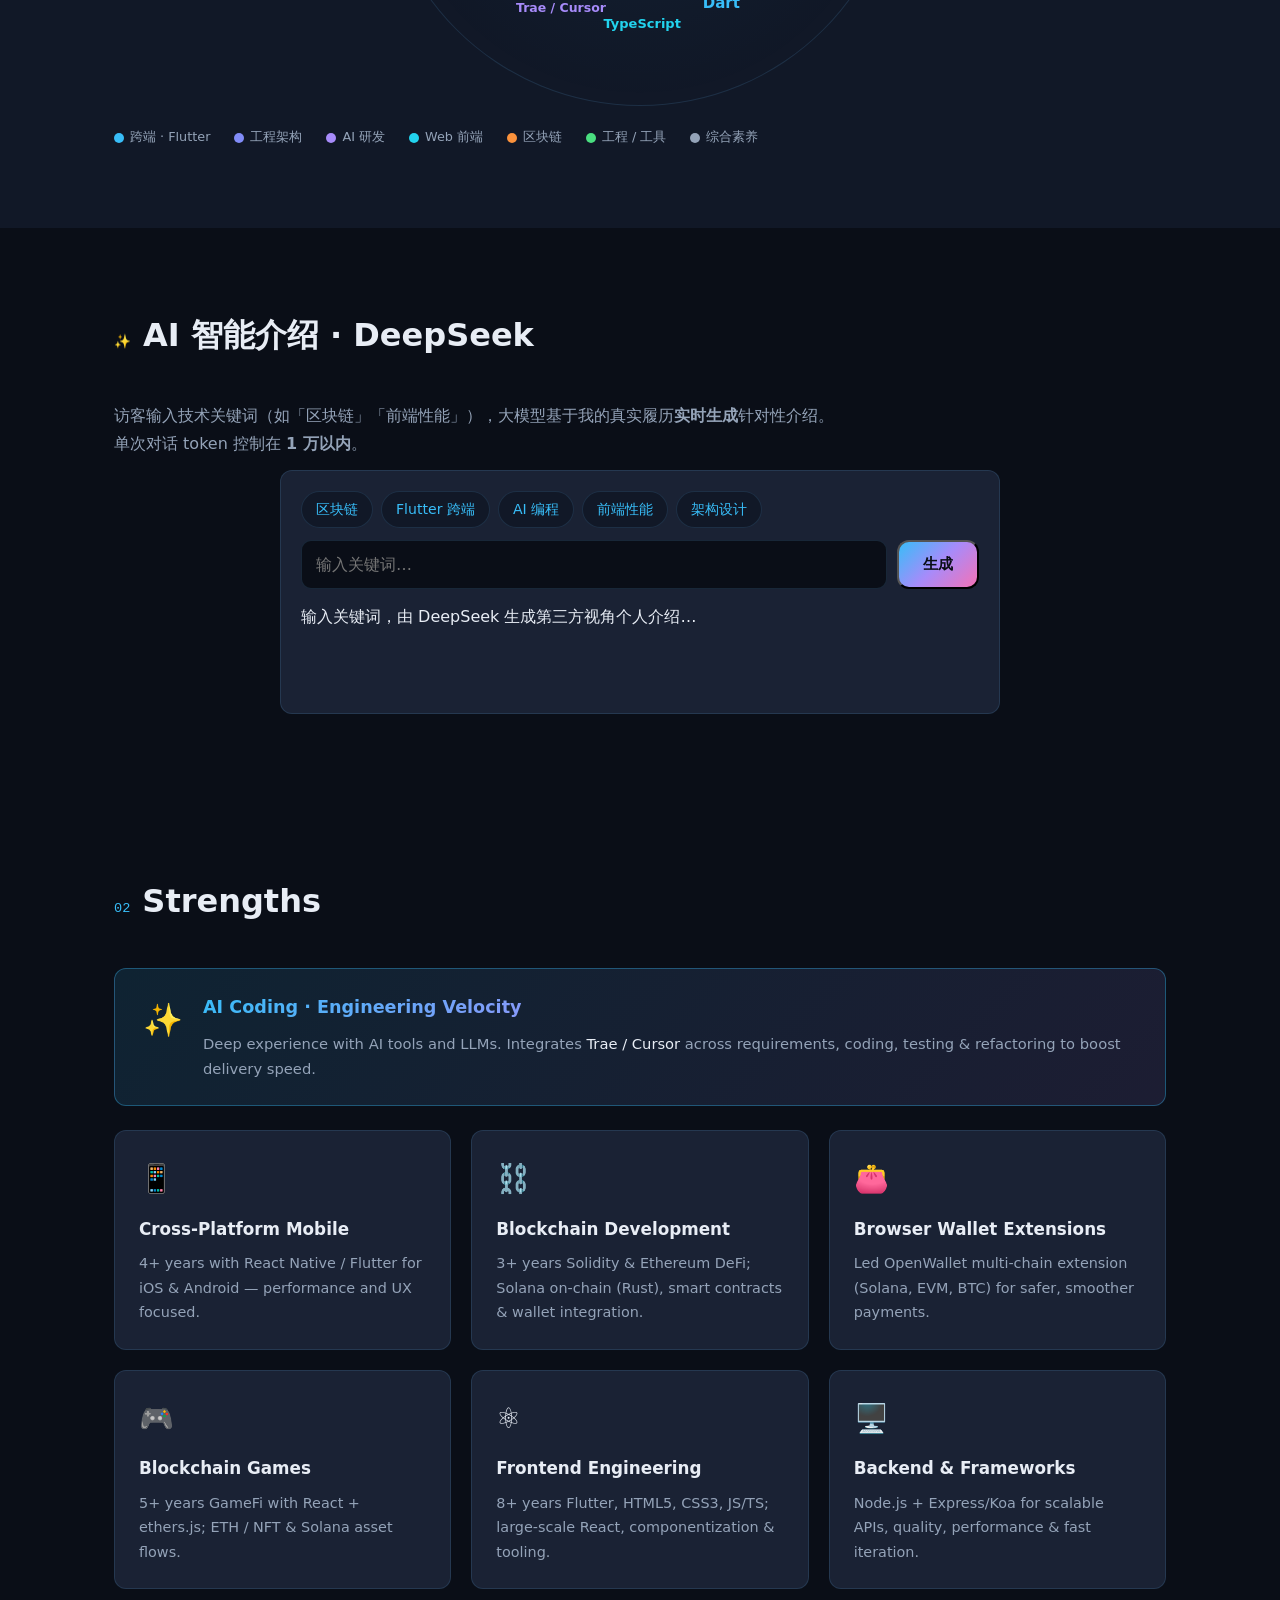
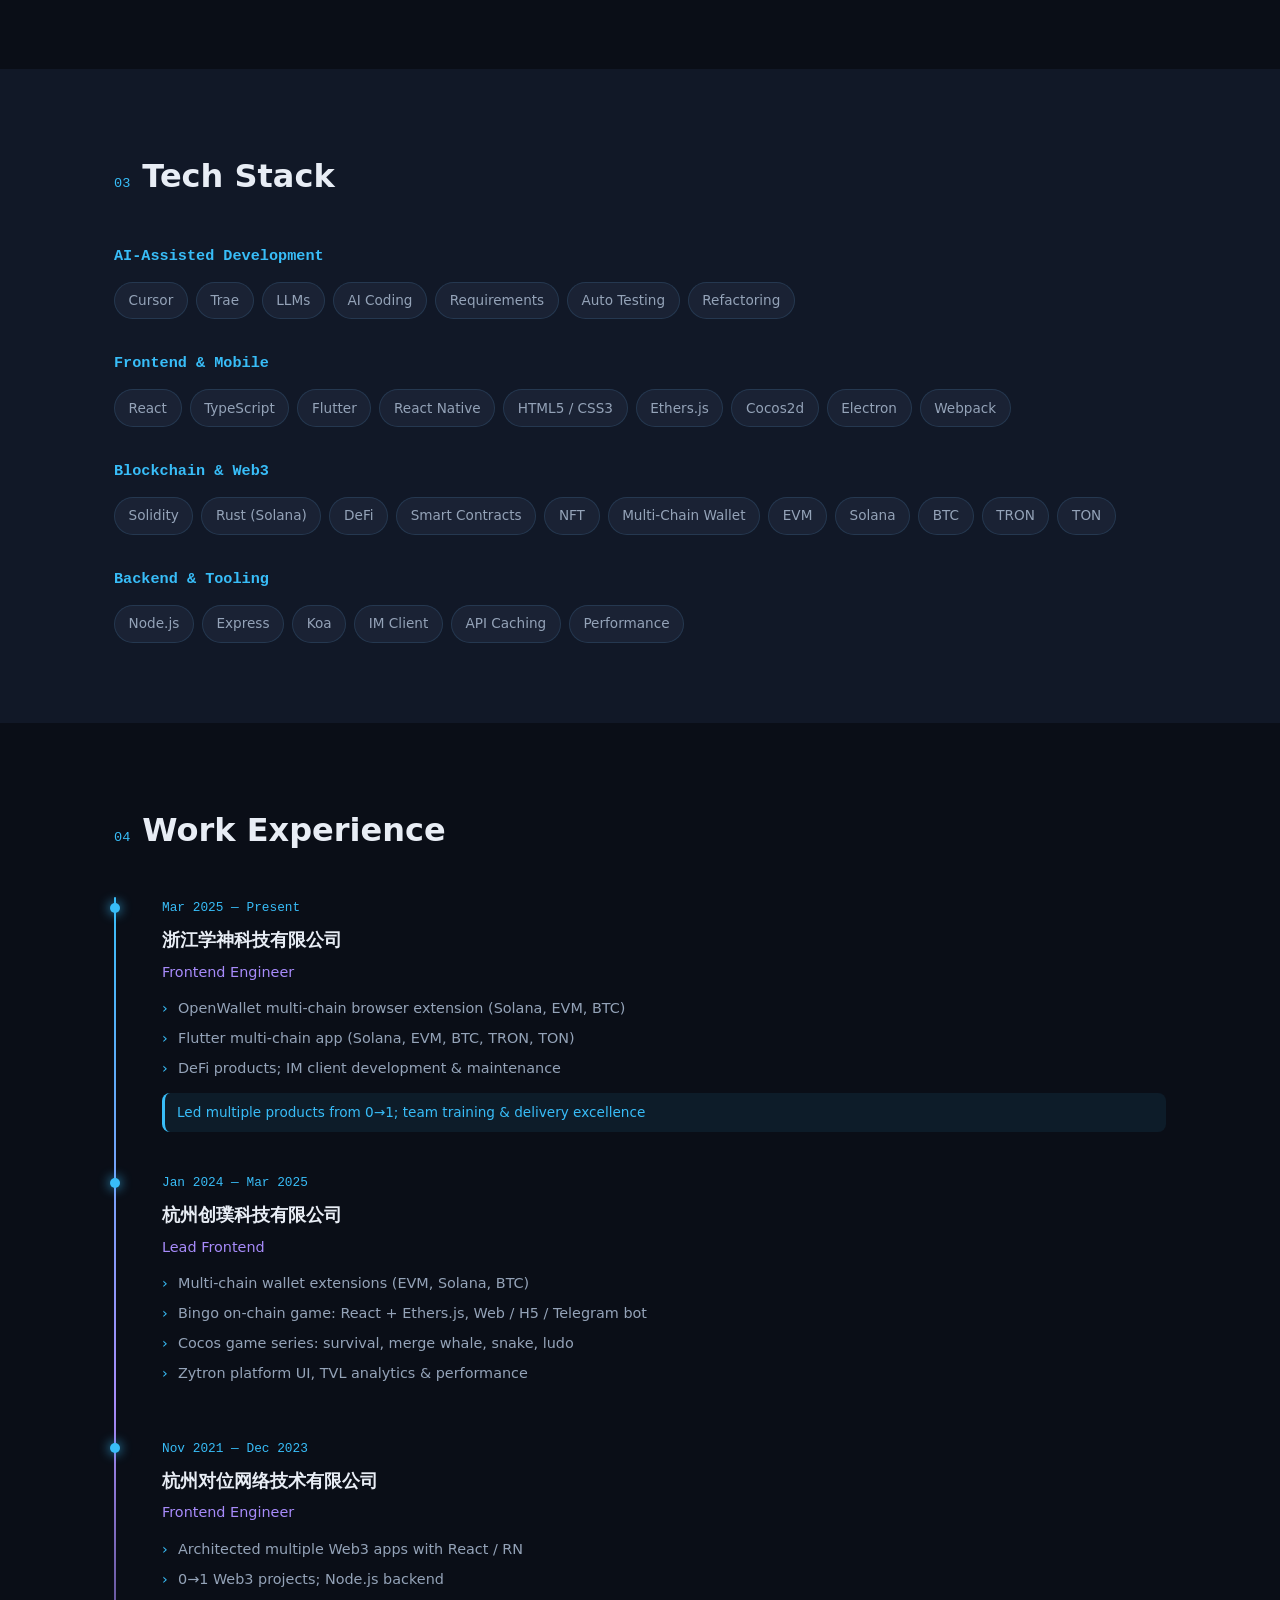
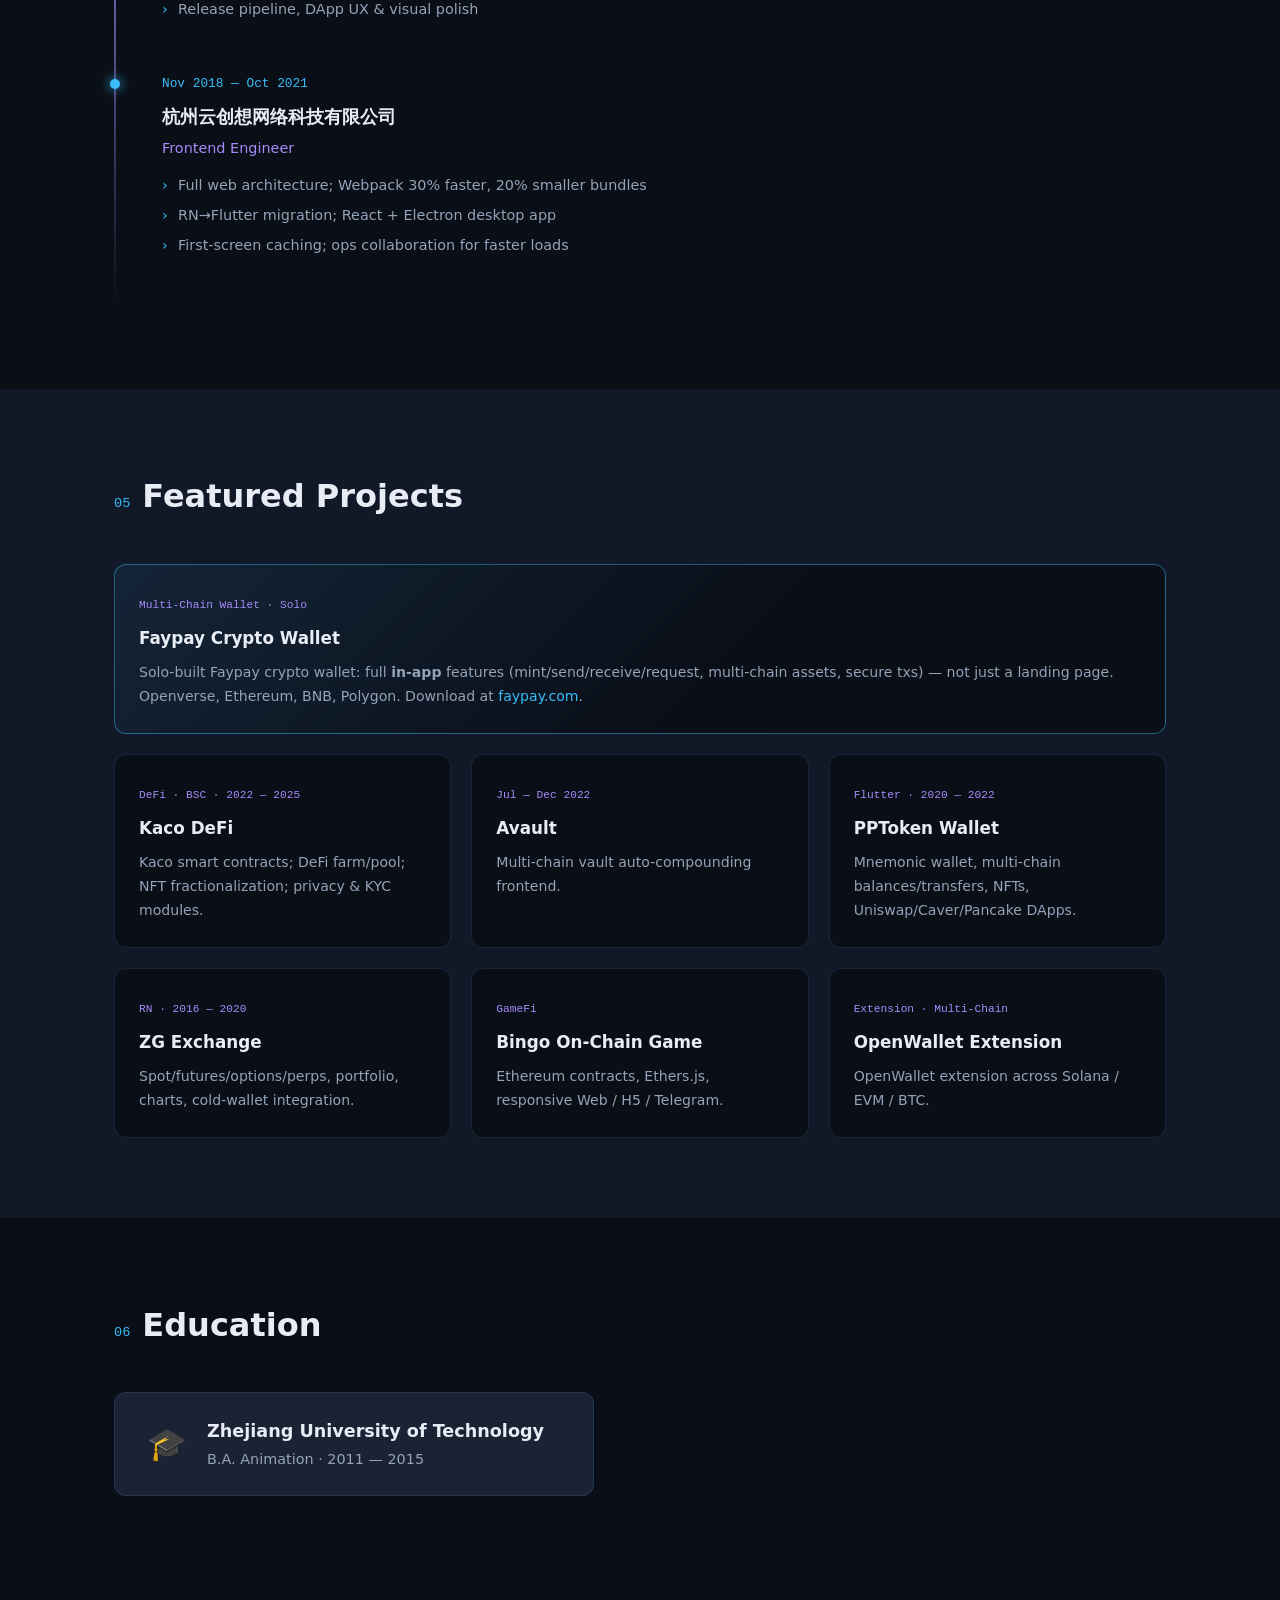
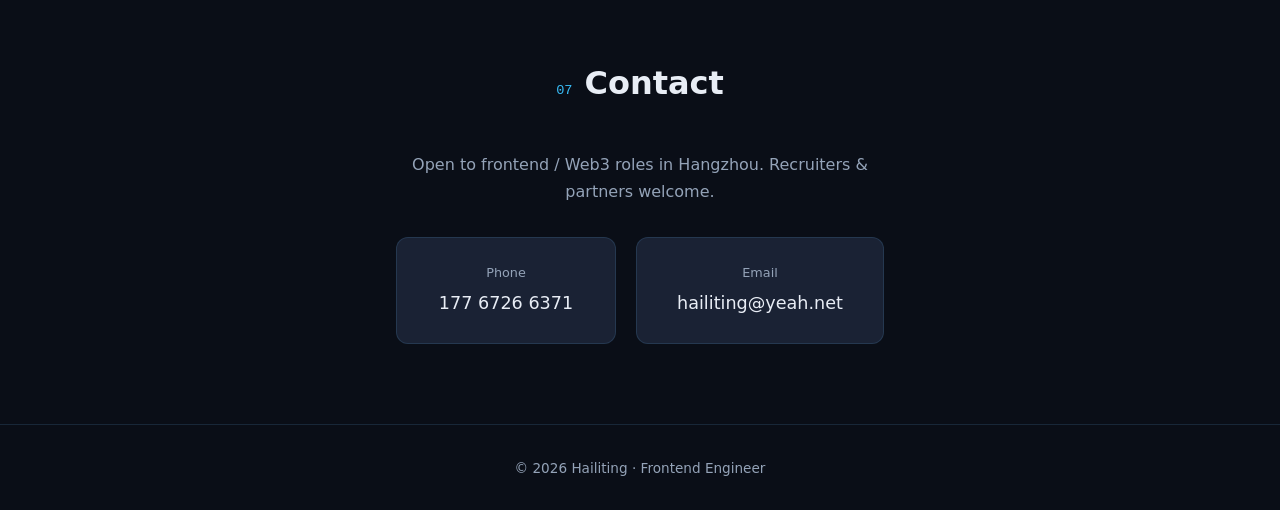
==== commit af6daa60: "add" ====
--- a/legacy/static-site/index.html
+++ b/legacy/static-site/index.html
@@ -333,11 +333,12 @@
     <p id="visitStats" class="visit-stats" hidden></p>
   </footer>
 
+  <script src="./js/api-config.js?v=20260527"></script>
   <script src="./js/i18n.js?v=20260526"></script>
   <script src="./js/skill-data.js?v=20260526"></script>
   <script src="./js/skill-cloud.js?v=20260526"></script>
-  <script src="./js/ai-about.js?v=20260526"></script>
-  <script src="./js/visit-tracker.js?v=20260526"></script>
+  <script src="./js/ai-about.js?v=20260527"></script>
+  <script src="./js/visit-tracker.js?v=20260527"></script>
   <script src="./js/main.js?v=20260526"></script>
 </body>
 </html>
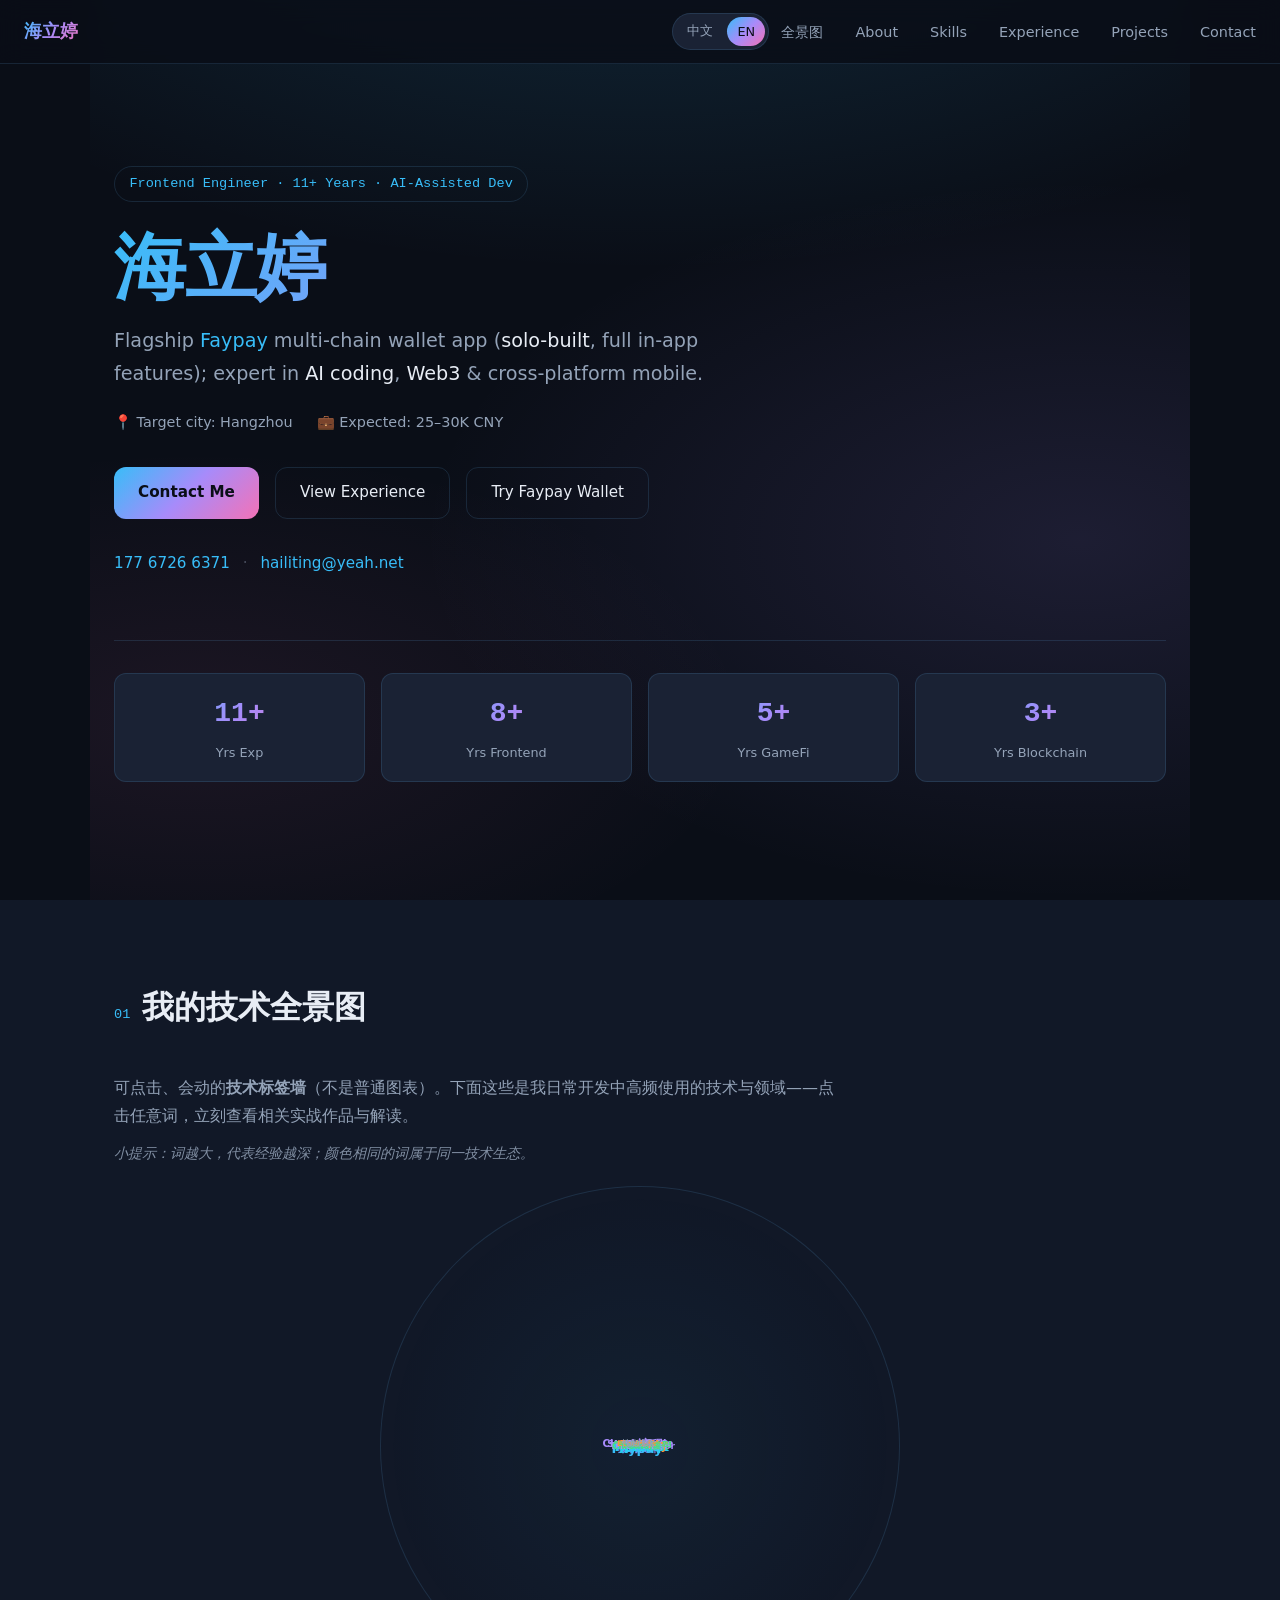
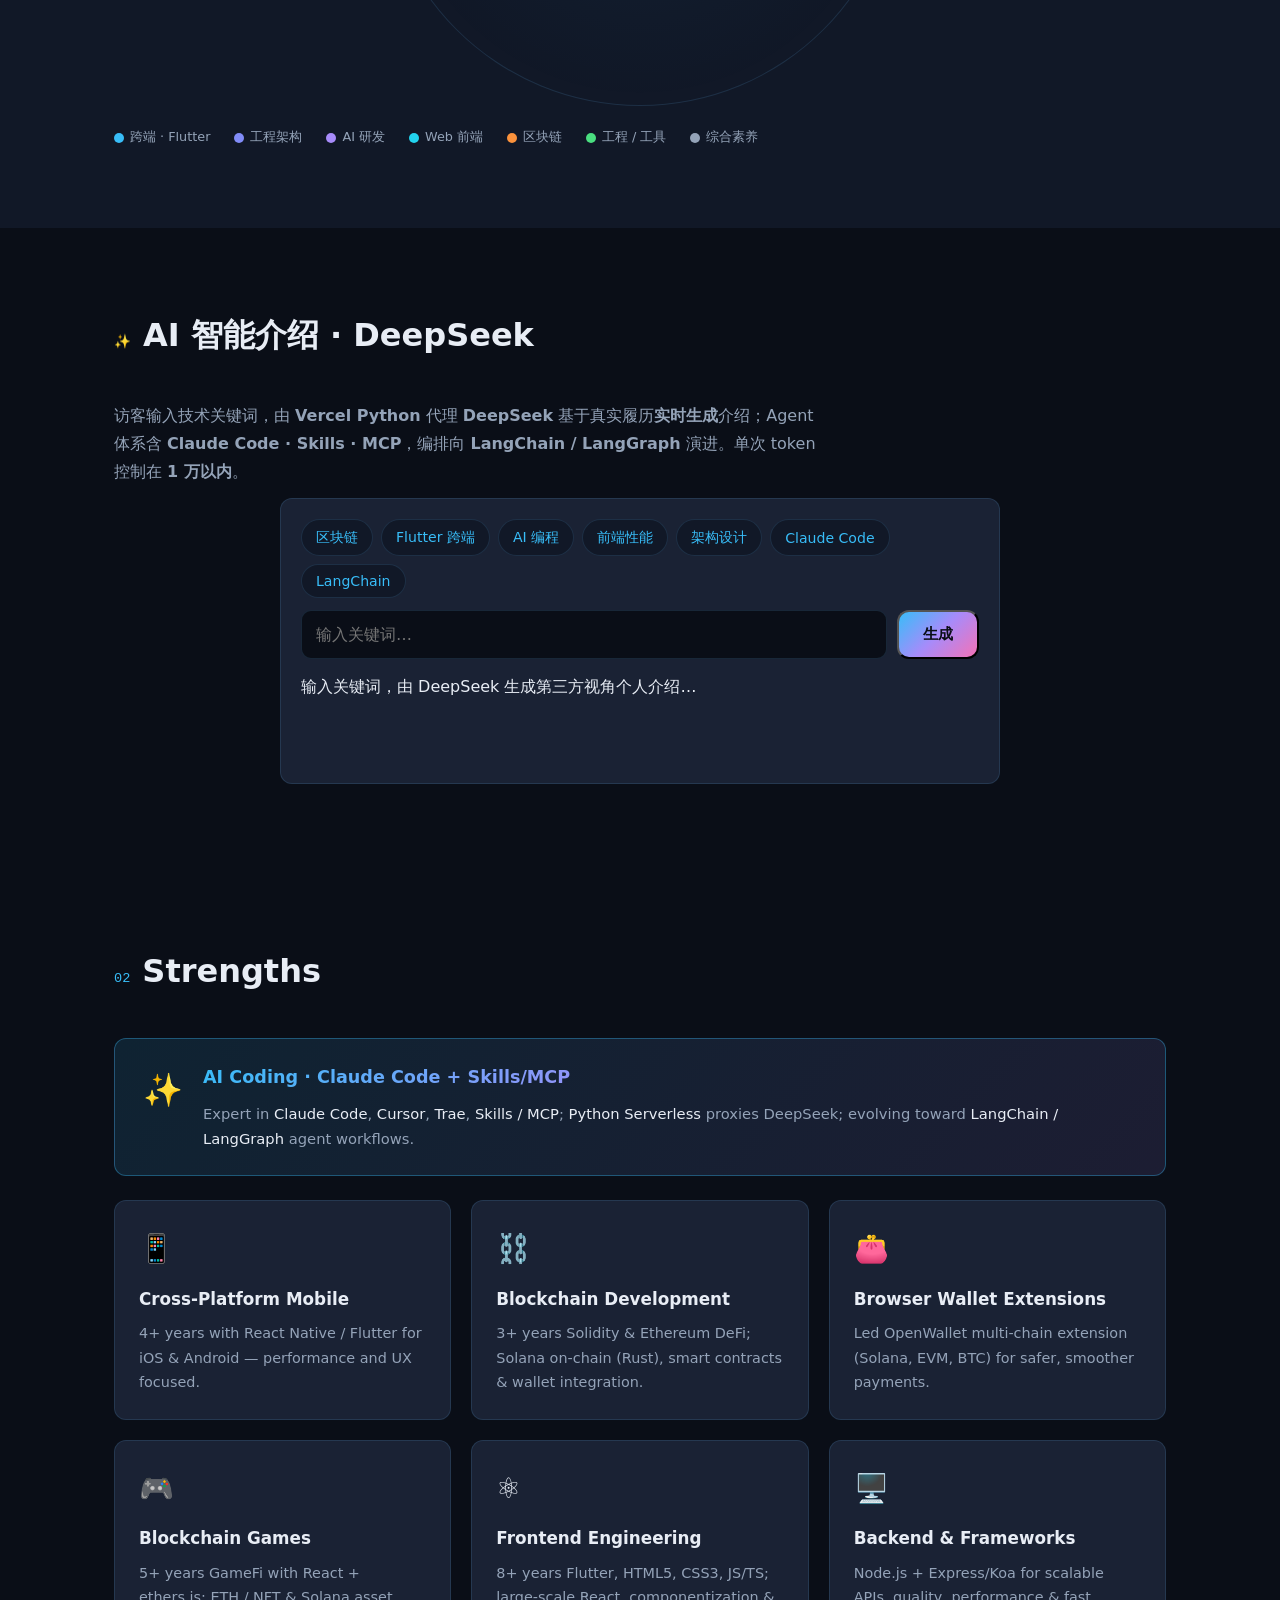
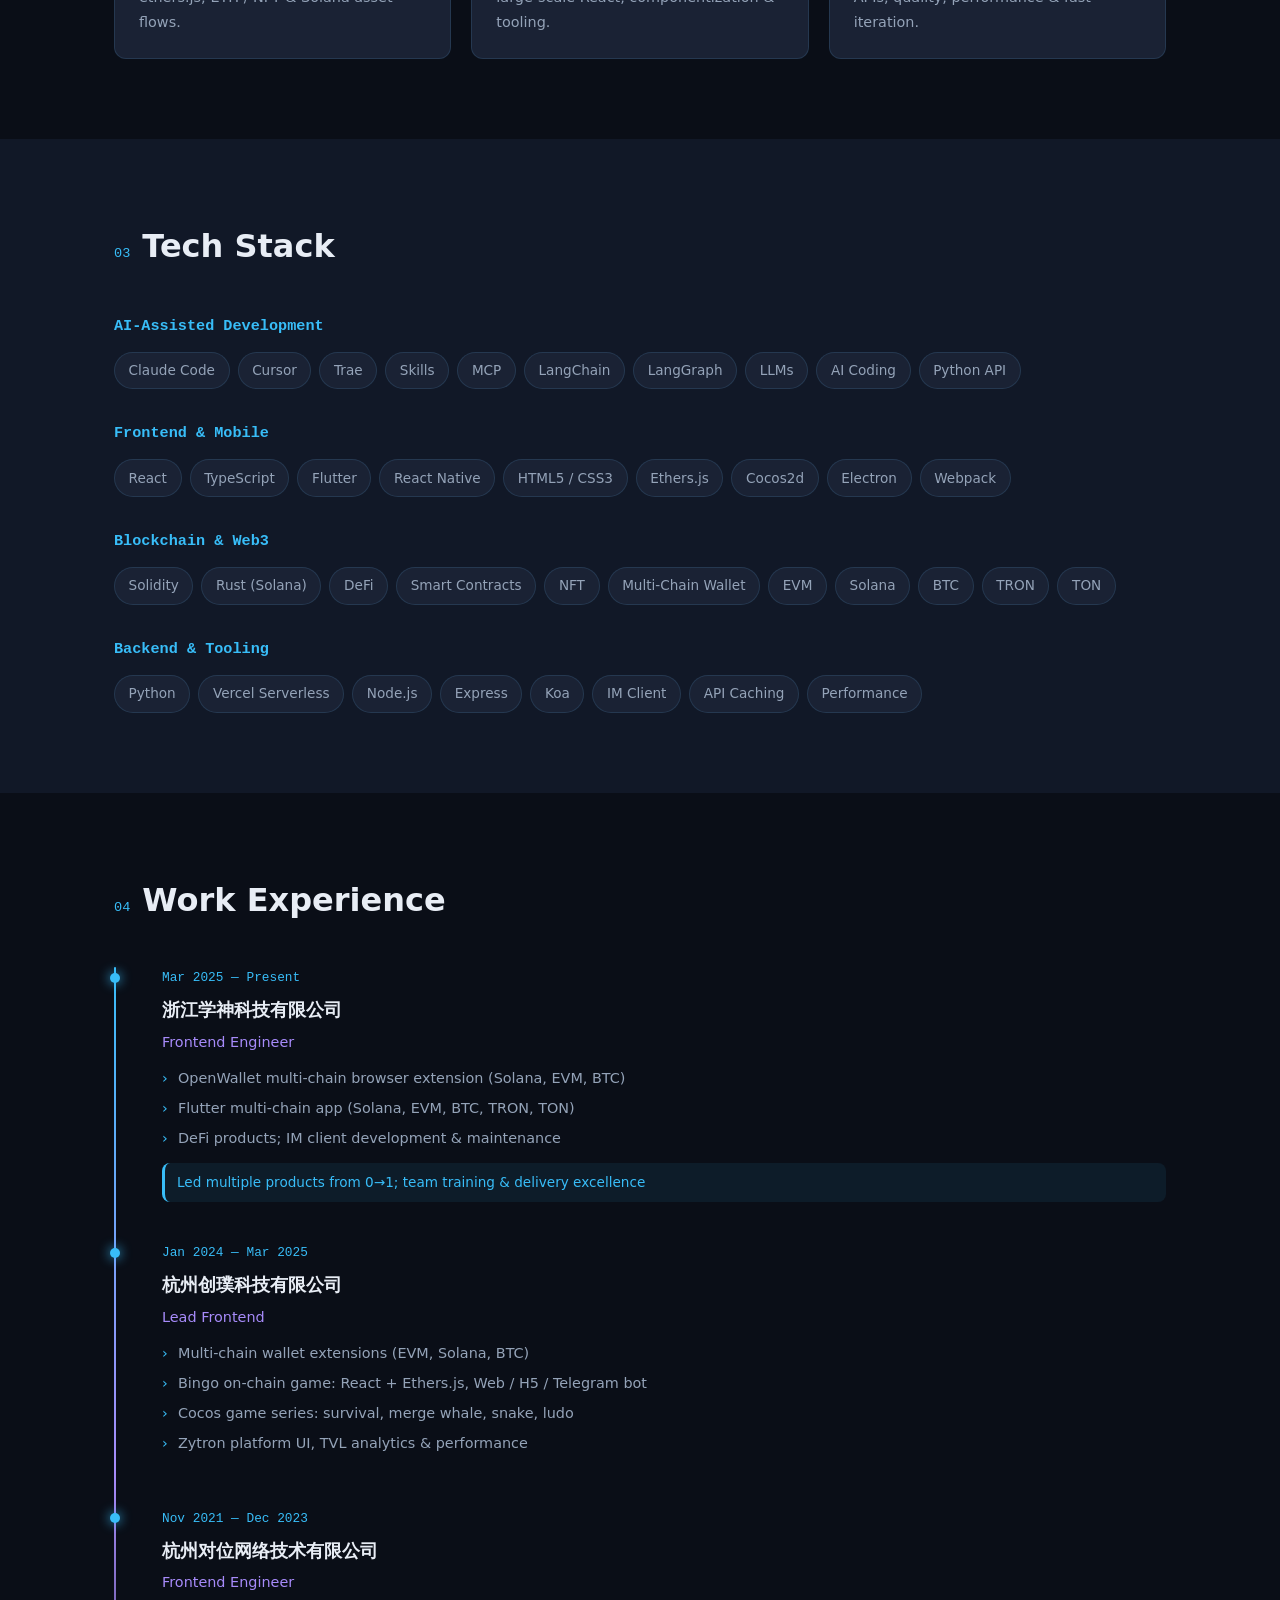
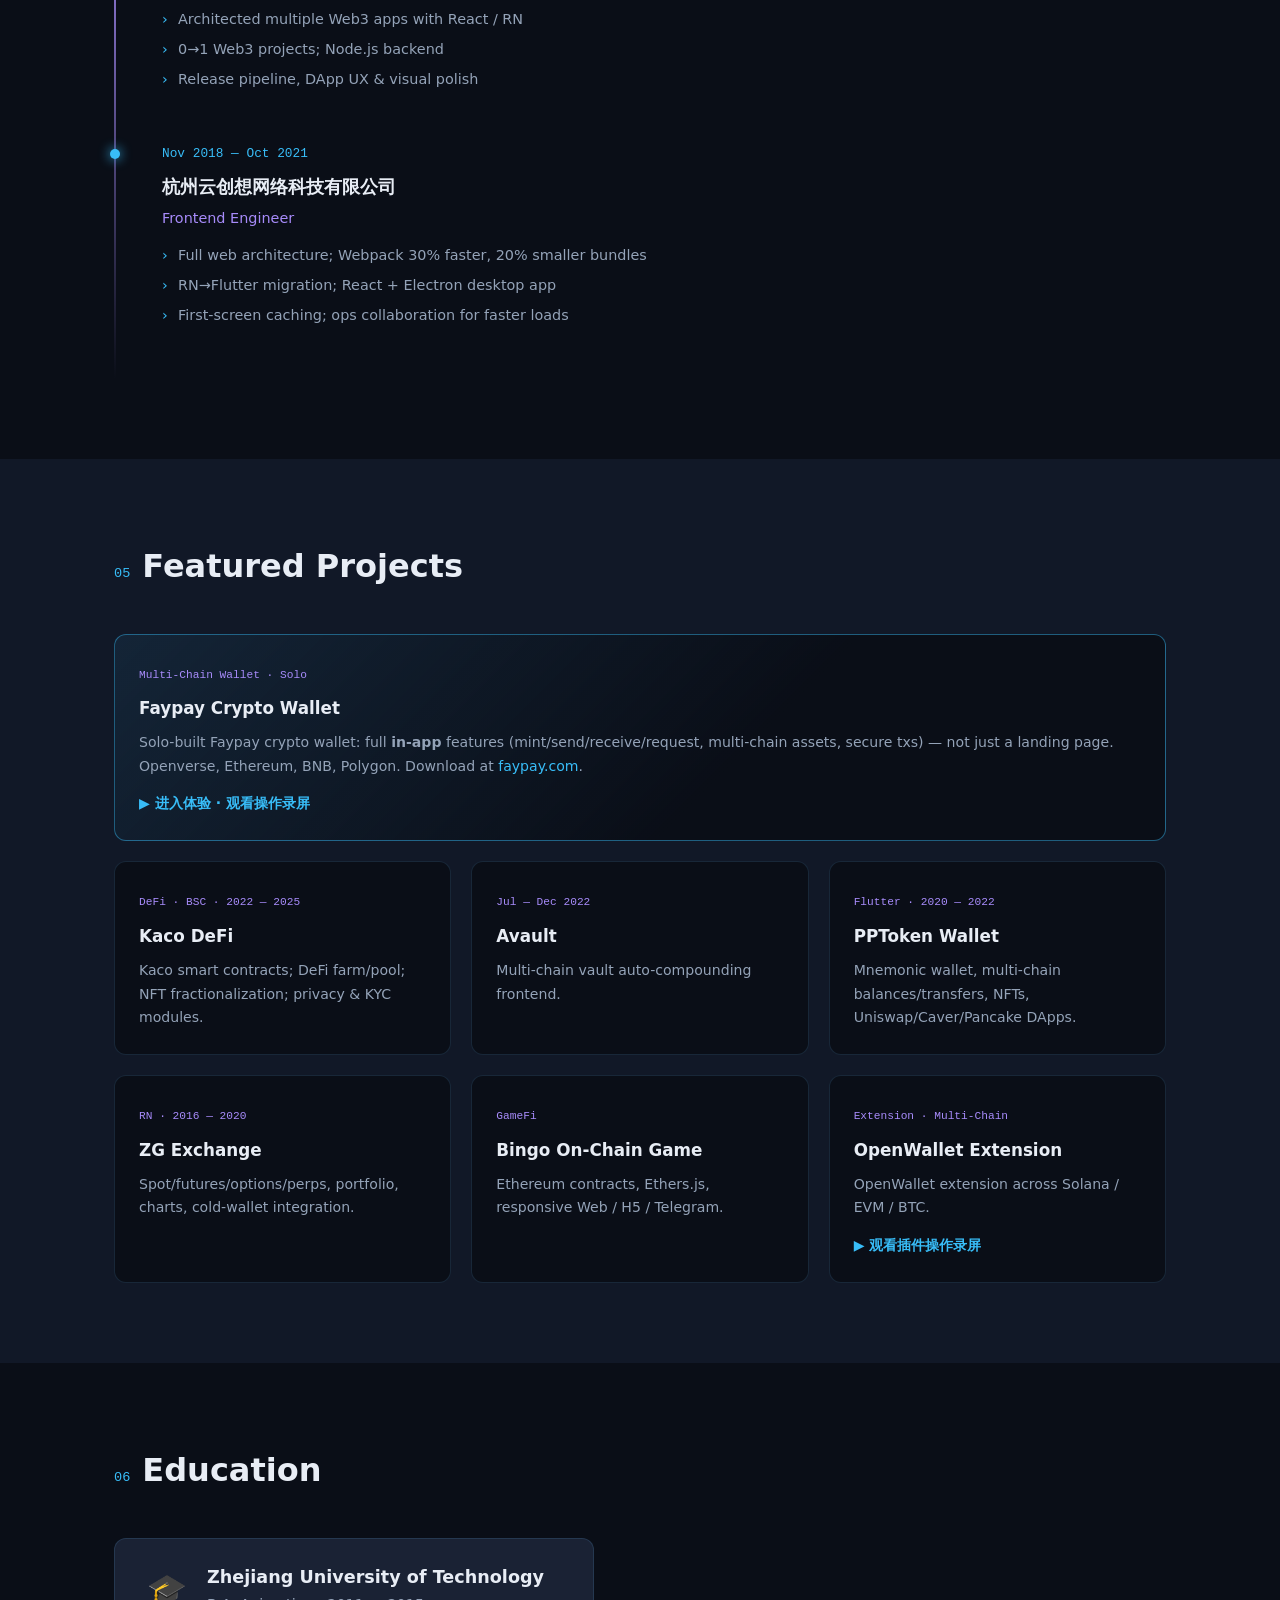
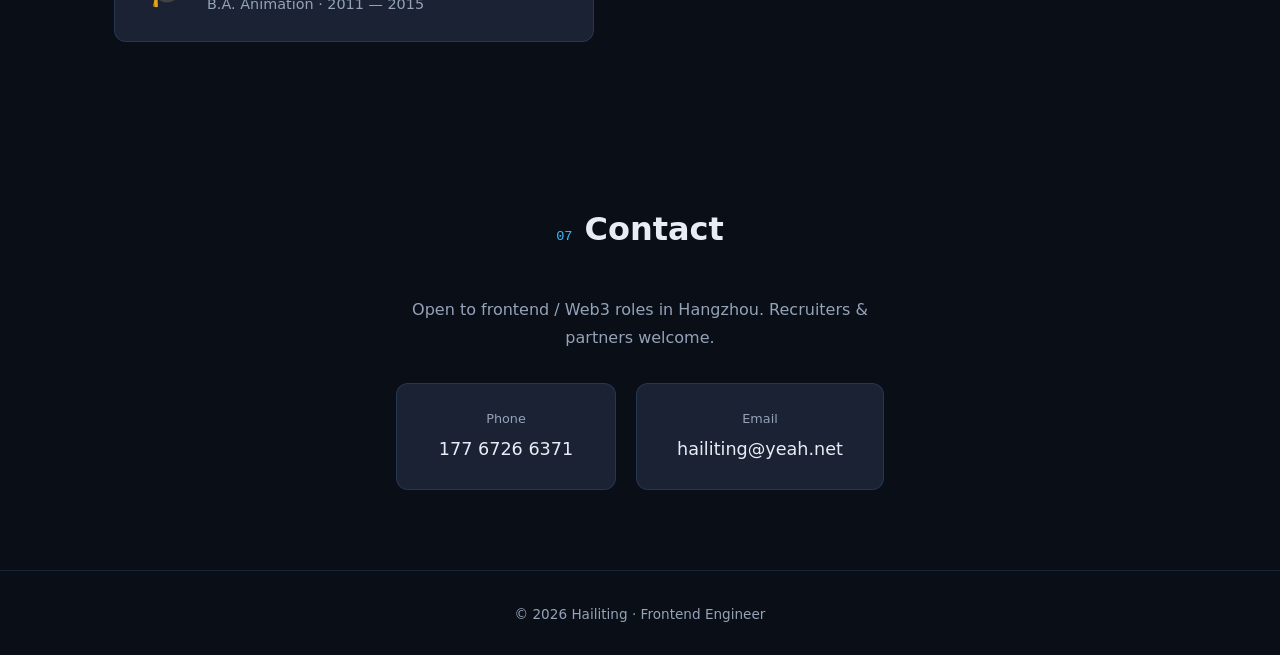
==== commit 9bd3cb4f: "Add experience page with Faypay demo videos and architecture updates. PageDrop static site links to " ====
--- a/legacy/static-site/index.html
+++ b/legacy/static-site/index.html
@@ -3,8 +3,8 @@
 <head>
   <meta charset="UTF-8" />
   <meta name="viewport" content="width=device-width, initial-scale=1.0" />
-  <meta name="description" content="海立婷 — 11年前端开发工程师，精通 AI 辅助开发（Cursor/Trae），专注 Web3、区块链与跨平台移动开发。" />
-  <meta name="keywords" content="海立婷,Hailiting,前端,Frontend,Web3,区块链,AI,Cursor,React,Flutter" />
+  <meta name="description" content="海立婷 — 11年前端开发工程师，精通 Claude Code / Cursor / Skills·MCP、Python Serverless、LangChain/LangGraph，专注 Web3 与跨端。" />
+  <meta name="keywords" content="海立婷,Hailiting,前端,Claude Code,Cursor,MCP,Skills,LangChain,LangGraph,Python,Vercel,Web3,Flutter" />
   <title>海立婷 | 前端开发工程师</title>
   <link rel="stylesheet" href="./css/style.css?v=20260525" />
   <link rel="icon" href="data:image/svg+xml,<svg xmlns='http://www.w3.org/2000/svg' viewBox='0 0 100 100'><text y='.9em' font-size='90'>海</text></svg>" />
@@ -35,7 +35,7 @@
       <p class="hero-badge" data-i18n="hero.badge">前端开发工程师 · 11 年经验 · AI 辅助开发</p>
       <h1 class="hero-title">海立婷</h1>
       <p class="hero-subtitle" data-i18n-html="hero.subtitle">
-        <strong>3 秒建立技术印象：</strong>向下进入「技术全景图」，点击任意关键词即可查看对应<strong>硬核项目证据</strong>。代表作 <strong><a href="https://faypay.com/" target="_blank" rel="noopener">Faypay</a></strong> 多链钱包 App（<strong>一人开发</strong>）；精通 <strong>AI 编程</strong>、<strong>Web3</strong> 与 Flutter 跨端。
+        <strong>3 秒建立技术印象：</strong>向下进入「技术全景图」，点击任意关键词即可查看对应<strong>硬核项目证据</strong>。代表作 <strong><a href="https://faypay.com/" target="_blank" rel="noopener">Faypay</a></strong> 多链钱包 App（<strong>一人开发</strong>）；精通 <strong>Claude Code / Cursor / Skills·MCP</strong>、<strong>Python 后端</strong>、<strong>LangChain/LangGraph</strong> 与 Web3 跨端。
       </p>
       <div class="hero-meta">
         <span data-i18n="hero.city">📍 期望城市：杭州</span>
@@ -74,6 +74,8 @@
             <a href="./skill.html?slug=flutter">Flutter</a>
             <a href="./skill.html?slug=faypay">Faypay</a>
             <a href="./skill.html?slug=ai-coding">AI 编程</a>
+            <a href="./skill.html?slug=claude-code">Claude Code</a>
+            <a href="./skill.html?slug=mcp-skills">Skills/MCP</a>
             <a href="./architecture.html">架构设计</a>
             <a href="./skill.html?slug=solidity">Solidity</a>
             <a href="./skill.html?slug=react">React</a>
@@ -94,7 +96,7 @@
     <section class="section" id="ai-about">
       <div class="container">
         <h2 class="section-title"><span class="section-num">✨</span> AI 智能介绍 · DeepSeek</h2>
-        <p class="skill-cloud-lead">访客输入技术关键词（如「区块链」「前端性能」），大模型基于我的真实履历<strong>实时生成</strong>针对性介绍。单次对话 token 控制在 <strong>1 万以内</strong>。</p>
+        <p class="skill-cloud-lead">访客输入技术关键词，由 <strong>Vercel Python</strong> 代理 <strong>DeepSeek</strong> 基于真实履历<strong>实时生成</strong>介绍；Agent 体系含 <strong>Claude Code · Skills · MCP</strong>，编排向 <strong>LangChain / LangGraph</strong> 演进。单次 token 控制在 <strong>1 万以内</strong>。</p>
         <div class="ai-about-panel">
           <div class="ai-about-chips">
             <button type="button" class="ai-about-chip" data-ai-keyword="区块链">区块链</button>
@@ -102,6 +104,8 @@
             <button type="button" class="ai-about-chip" data-ai-keyword="AI 编程">AI 编程</button>
             <button type="button" class="ai-about-chip" data-ai-keyword="前端性能">前端性能</button>
             <button type="button" class="ai-about-chip" data-ai-keyword="架构设计">架构设计</button>
+            <button type="button" class="ai-about-chip" data-ai-keyword="Claude Code">Claude Code</button>
+            <button type="button" class="ai-about-chip" data-ai-keyword="LangChain">LangChain</button>
           </div>
           <div class="ai-about-input-row">
             <input id="aiAboutInput" type="text" placeholder="输入关键词…" maxlength="48" autocomplete="off" />
@@ -120,7 +124,7 @@
           <div class="ai-highlight-icon">✨</div>
           <div>
             <h3 data-i18n="ai.title">AI 编程 · 研发效能驱动</h3>
-            <p data-i18n-html="ai.desc">AI 编程经验丰富，精通主流 AI 工具与大模型辅助开发。具备将 <strong>Trae / Cursor</strong> 与大模型能力深度融入需求分析、编码、测试及重构全流程的实战经验，持续驱动研发效能提升。</p>
+            <p data-i18n-html="ai.desc">精通 <strong>Claude Code</strong>、<strong>Cursor</strong>、<strong>Trae</strong> 与 <strong>Skills / MCP</strong> 工具链，将 Agent 能力融入需求、编码、测试与重构；本站 <strong>Python Serverless</strong> 代理 DeepSeek，工程上向 <strong>LangChain / LangGraph</strong> 有状态工作流演进。</p>
           </div>
         </article>
         <div class="advantages-grid">
@@ -165,8 +169,9 @@
           <div class="skill-group">
             <h3 data-i18n="skill.ai">AI 辅助开发</h3>
             <div class="tags">
-              <span>Cursor</span><span>Trae</span><span data-i18n="tag.llm">大模型</span>
-              <span data-i18n="tag.aicode">AI 编程</span><span data-i18n="tag.req">需求分析</span><span data-i18n="tag.test">自动化测试</span><span data-i18n="tag.refactor">代码重构</span>
+              <span>Claude Code</span><span>Cursor</span><span>Trae</span><span>Skills</span><span>MCP</span>
+              <span>LangChain</span><span>LangGraph</span><span data-i18n="tag.llm">大模型</span>
+              <span data-i18n="tag.aicode">AI 编程</span><span data-i18n="tag.python">Python API</span>
             </div>
           </div>
           <div class="skill-group">
@@ -188,7 +193,7 @@
           <div class="skill-group">
             <h3 data-i18n="skill.be">后端 & 工具</h3>
             <div class="tags">
-              <span>Node.js</span><span>Express</span><span>Koa</span>
+              <span>Python</span><span>Vercel Serverless</span><span>Node.js</span><span>Express</span><span>Koa</span>
               <span data-i18n="tag.im">IM 客户端</span><span data-i18n="tag.cache">接口缓存</span><span data-i18n="tag.perf">性能优化</span>
             </div>
           </div>
@@ -262,6 +267,7 @@
             <span class="project-tag" data-i18n="proj.faypay.tag">多链钱包 App · 一人开发</span>
             <h3><a href="https://faypay.com/" target="_blank" rel="noopener">Faypay Crypto Wallet</a></h3>
             <p data-i18n-html="proj.faypay.desc">独立完成加密钱包全套产品：含 <strong>App 内核心功能</strong>（Mint / Send / Receive / Request、多链资产管理、安全交易），非仅官网。支持 Openverse、Ethereum、BNB Chain、Polygon 等。<a href="https://faypay.com/" target="_blank" rel="noopener">faypay.com</a> 可下载体验。</p>
+            <a class="project-exp-link" href="./experience.html?slug=faypay">▶ 进入体验 · 观看操作录屏</a>
           </article>
           <article class="project-card">
             <span class="project-tag" data-i18n="proj.kaco.tag">DeFi · BSC · 2022 — 2025</span>
@@ -292,6 +298,7 @@
             <span class="project-tag" data-i18n="proj.ow.tag">插件 · 多链</span>
             <h3>OpenWallet Extension</h3>
             <p data-i18n="proj.ow.desc">多链插件钱包，Solana / EVM / BTC 生态，稳定功能与完整链路支持。</p>
+            <a class="project-exp-link" href="./experience.html?slug=chrome-extension">▶ 观看插件操作录屏</a>
           </article>
         </div>
       </div>
--- a/legacy/static-site/css/style.css
+++ b/legacy/static-site/css/style.css
@@ -451,6 +451,18 @@
 }
 
 /* Projects */
+.project-exp-link {
+  display: inline-block;
+  margin-top: 0.85rem;
+  font-size: 0.88rem;
+  font-weight: 600;
+  color: var(--accent);
+}
+
+.project-exp-link:hover {
+  text-decoration: underline;
+}
+
 .projects-grid {
   display: grid;
   grid-template-columns: repeat(auto-fill, minmax(300px, 1fr));
@@ -847,6 +859,105 @@
 .skill-evidence-empty {
   color: var(--text-muted);
   font-size: 0.9rem;
+}
+
+/* —— 作品体验页 —— */
+.experience-container {
+  max-width: 840px;
+}
+
+.exp-intro {
+  color: var(--text-muted);
+  line-height: 1.7;
+  margin-bottom: 1rem;
+}
+
+.exp-video-section {
+  margin: 1.5rem 0 2rem;
+}
+
+.exp-video-tabs {
+  display: flex;
+  flex-wrap: wrap;
+  gap: 8px;
+  margin-bottom: 1rem;
+}
+
+.exp-video-tab {
+  font-family: inherit;
+  font-size: 0.85rem;
+  padding: 0.45rem 0.9rem;
+  border-radius: 999px;
+  border: 1px solid var(--border);
+  background: var(--surface);
+  color: var(--text-muted);
+  cursor: pointer;
+  transition: border-color 0.2s, color 0.2s, background 0.2s;
+}
+
+.exp-video-tab:hover {
+  border-color: var(--accent);
+  color: var(--text);
+}
+
+.exp-video-tab.is-active {
+  border-color: var(--accent);
+  background: rgba(56, 189, 248, 0.12);
+  color: var(--accent);
+  font-weight: 600;
+}
+
+.exp-video-player-wrap {
+  position: relative;
+  width: 100%;
+  border-radius: var(--radius);
+  overflow: hidden;
+  border: 1px solid var(--border);
+  background: #0a0e14;
+  box-shadow: 0 12px 40px rgba(0, 0, 0, 0.35);
+}
+
+.exp-video-player {
+  display: block;
+  width: 100%;
+  max-height: min(72vh, 520px);
+  object-fit: contain;
+  vertical-align: middle;
+}
+
+.exp-video-desc {
+  margin-top: 0.75rem;
+  font-size: 0.9rem;
+  line-height: 1.6;
+}
+
+.exp-video-hints {
+  margin: 0.75rem 0 0 1.1rem;
+  font-size: 0.8rem;
+  color: var(--text-muted);
+  line-height: 1.6;
+}
+
+.exp-demo-section {
+  margin: 1.5rem 0 2rem;
+}
+
+.exp-ai-panel {
+  margin-top: 0.5rem;
+}
+
+.exp-api-code {
+  margin-top: 0.5rem;
+}
+
+.exp-fallback-section {
+  margin: 1.5rem 0;
+}
+
+.exp-actions {
+  margin-top: 2.5rem;
+  padding-top: 1rem;
+  border-top: 1px solid var(--border);
 }
 
 .architecture-page .arch-lead {
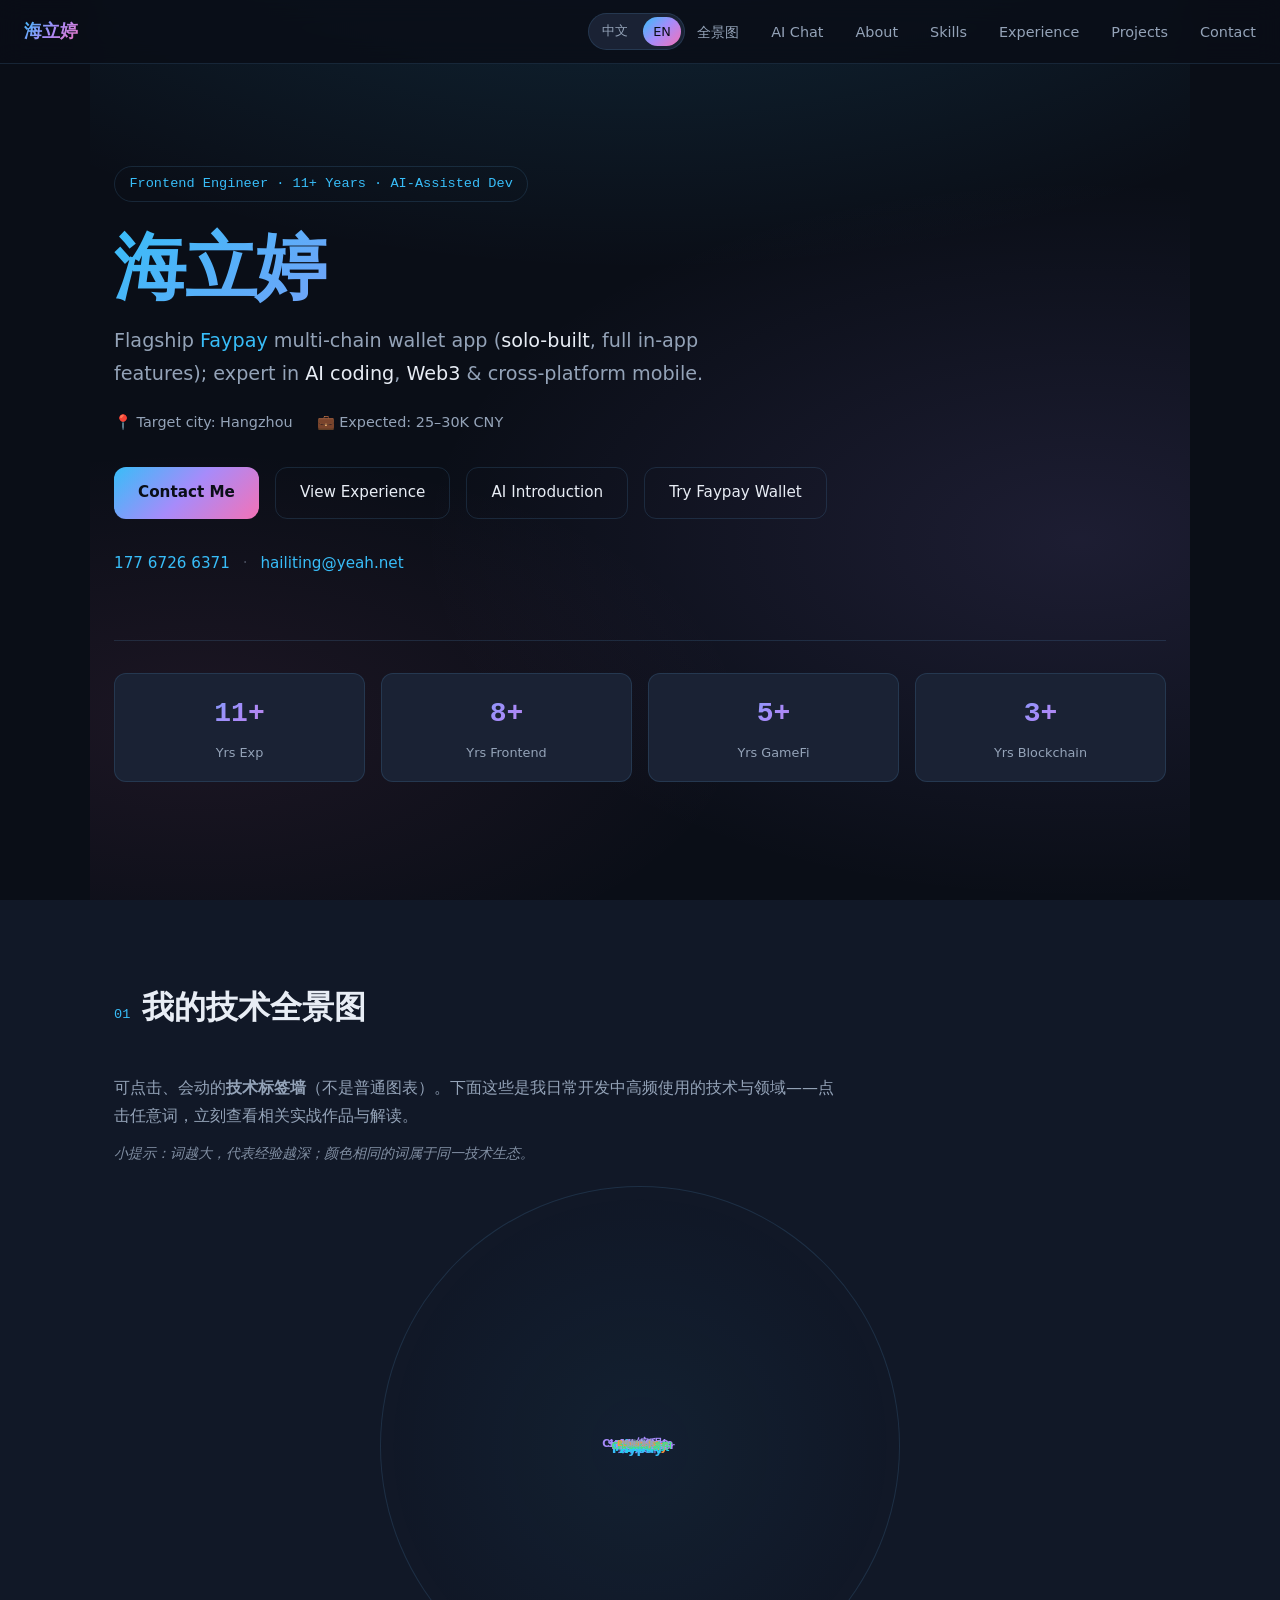
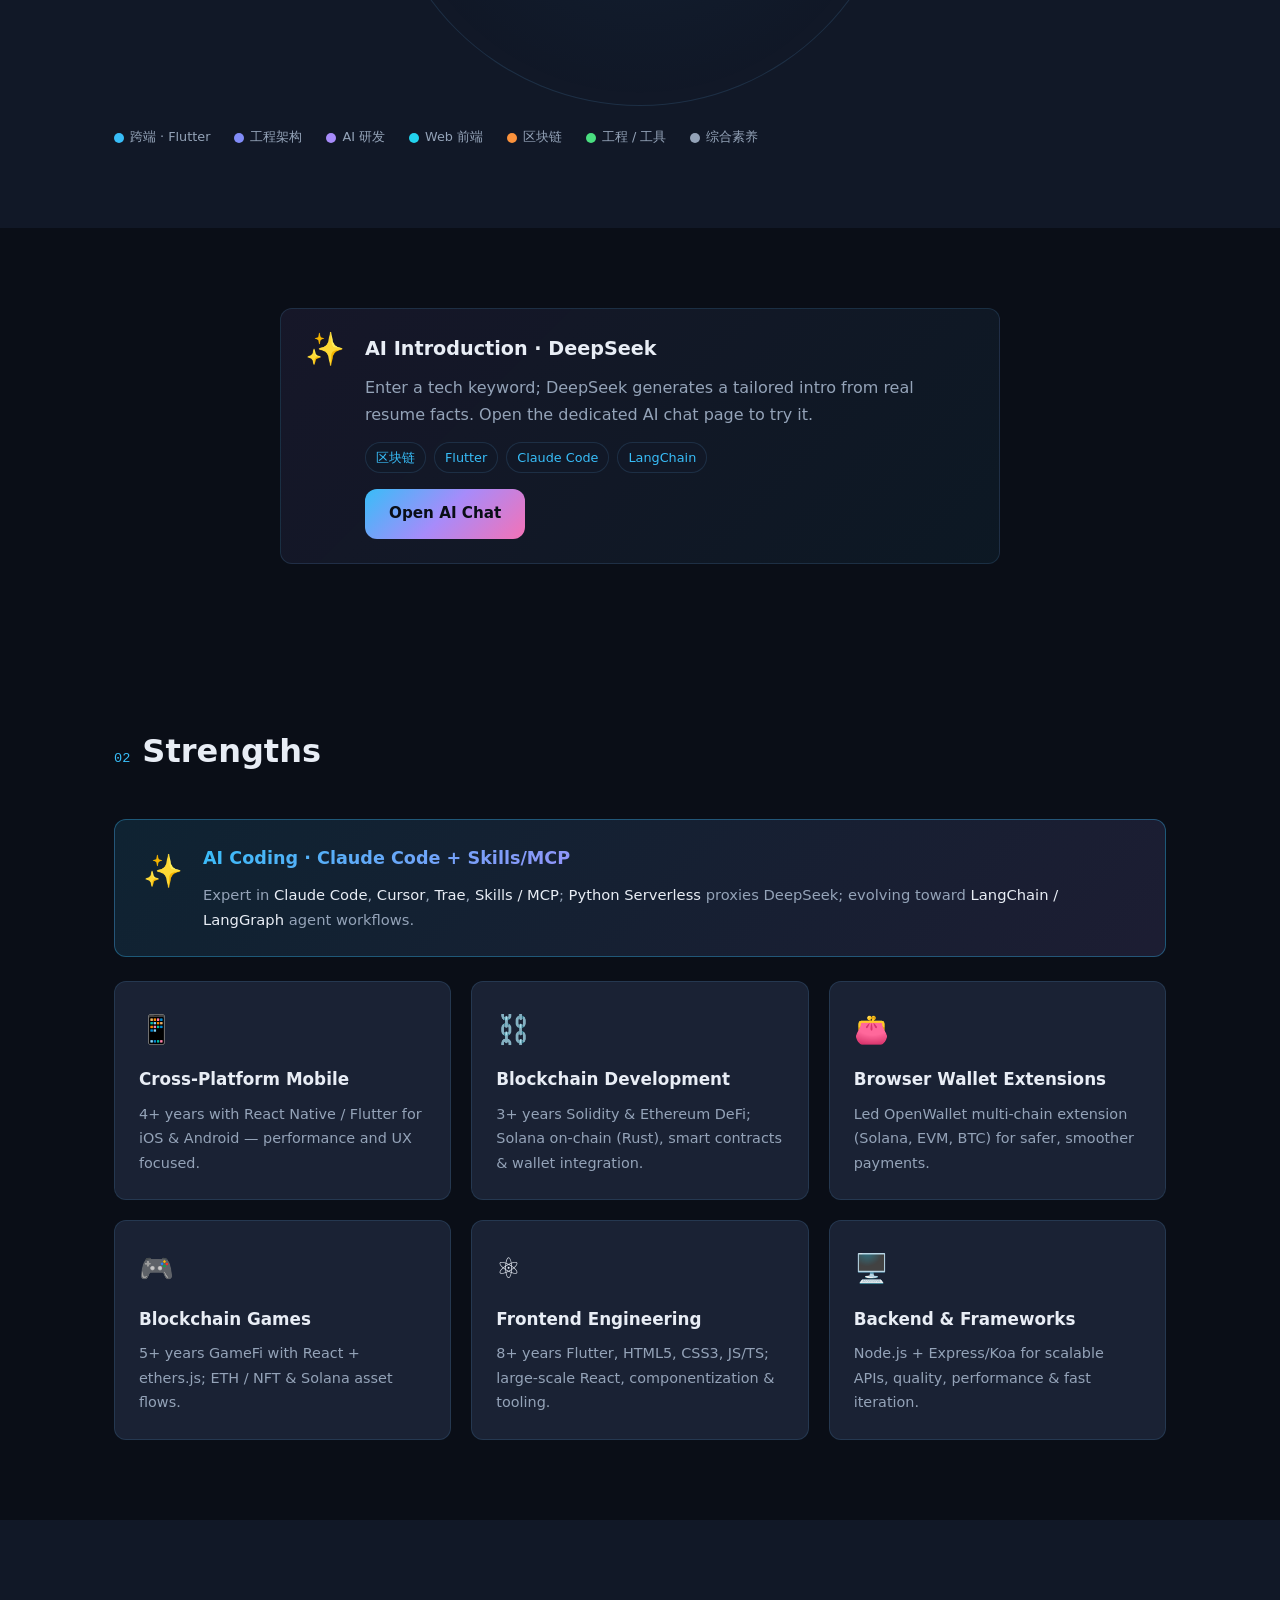
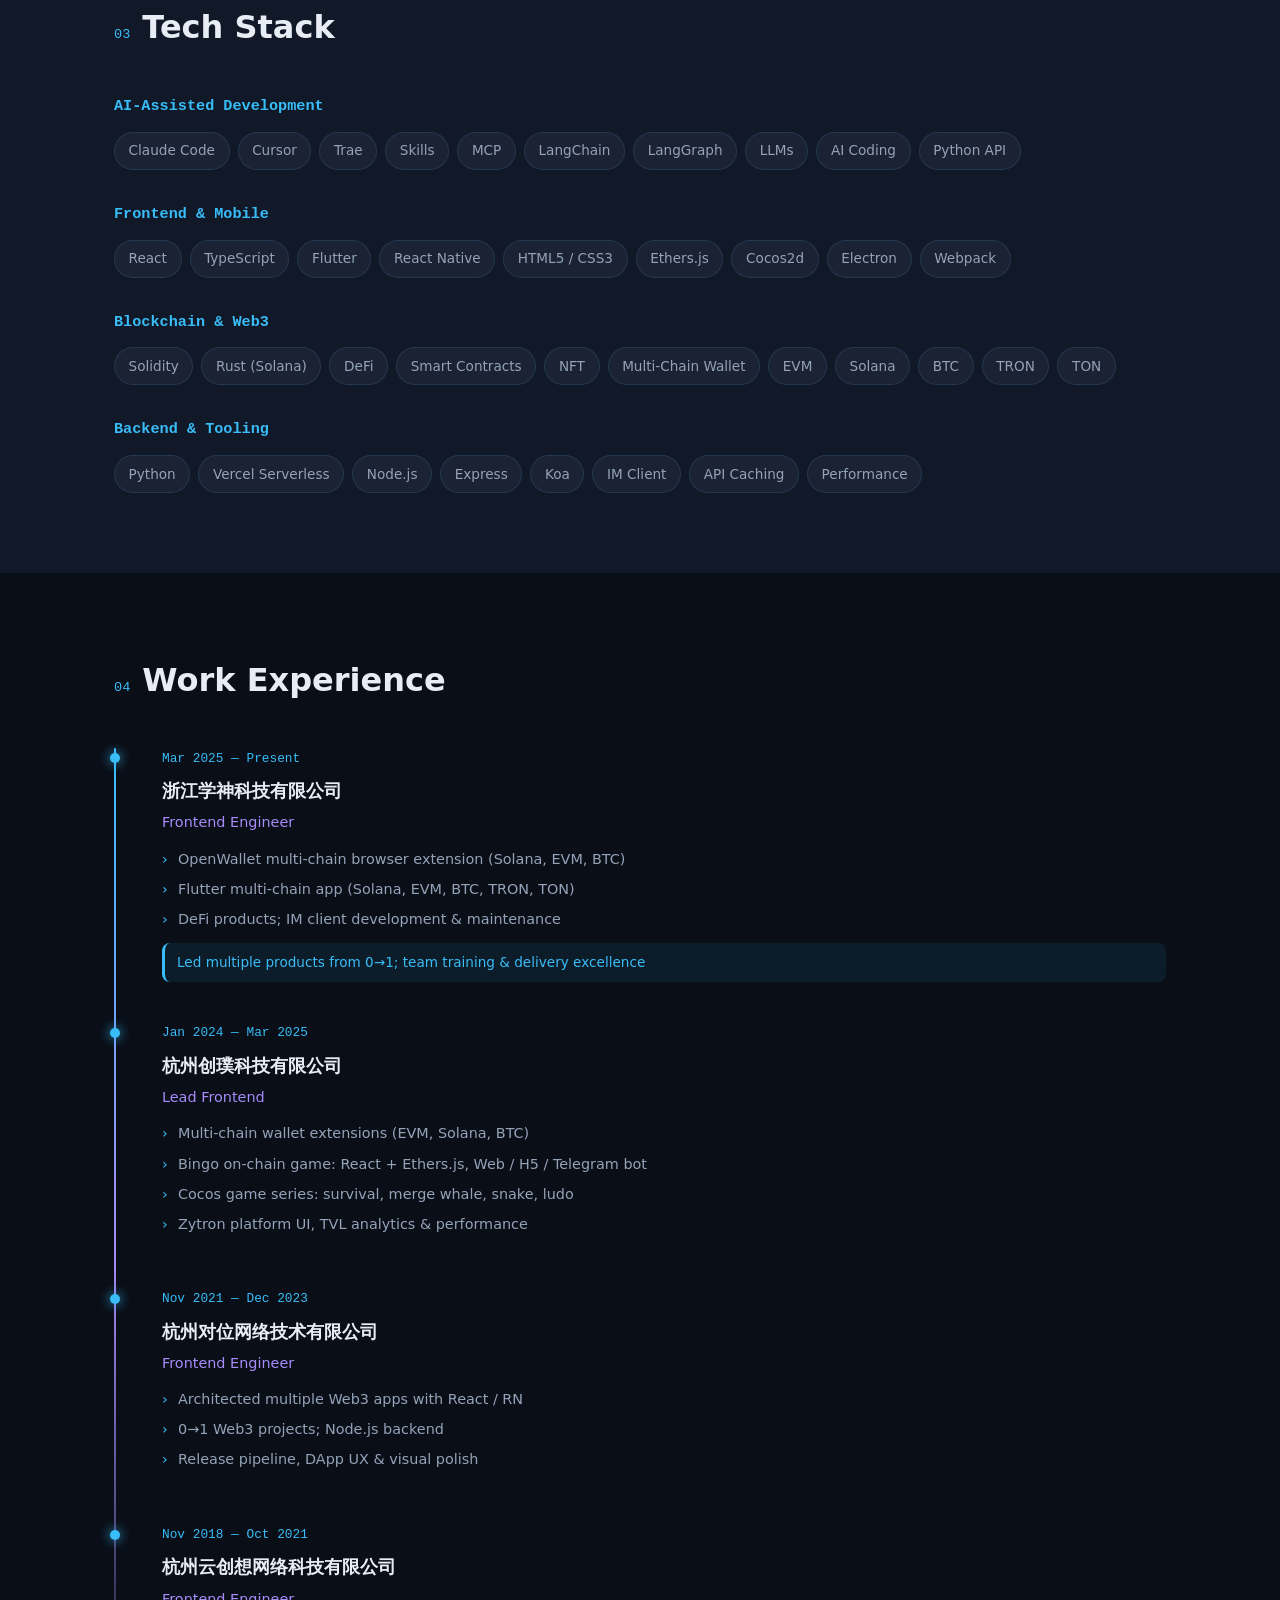
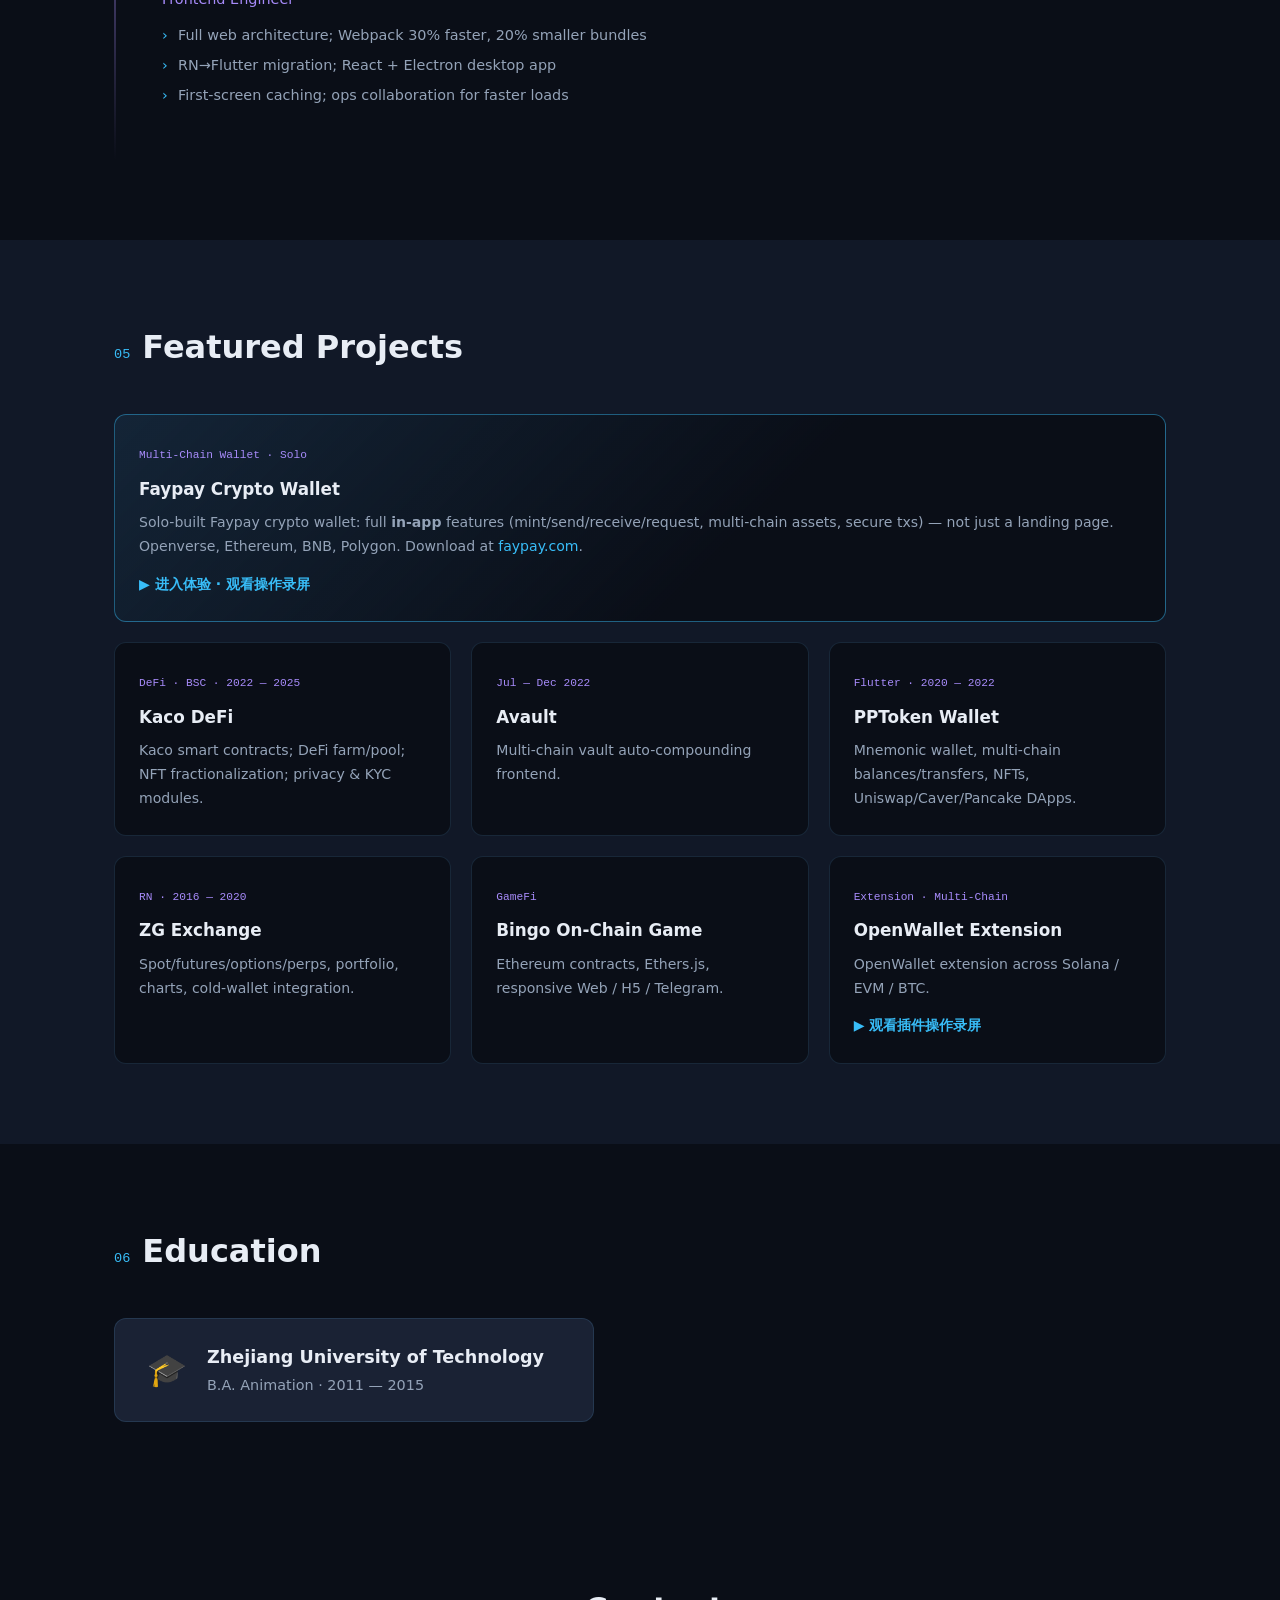
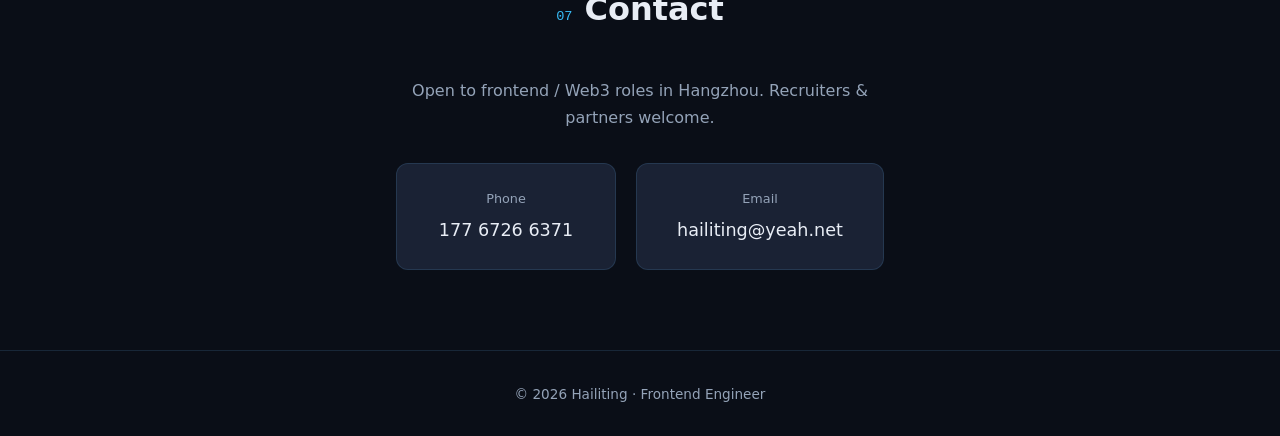
==== commit 8559129c: "Add AI chat page, deploy scripts, and cursor-best-practices skill. PageDrop lite deploy via PUT; exp" ====
--- a/legacy/static-site/index.html
+++ b/legacy/static-site/index.html
@@ -21,6 +21,7 @@
     </button>
     <ul class="nav-links" id="navLinks">
       <li><a href="#skill-map">全景图</a></li>
+      <li><a href="./ai.html" data-i18n="nav.ai">AI 交流</a></li>
       <li><a href="#about" data-i18n="nav.about">关于</a></li>
       <li><a href="#skills" data-i18n="nav.skills">技能</a></li>
       <li><a href="#experience" data-i18n="nav.experience">经历</a></li>
@@ -44,6 +45,7 @@
       <div class="hero-actions">
         <a href="#contact" class="btn btn-primary" data-i18n="hero.cta.contact">联系我</a>
         <a href="#experience" class="btn btn-outline" data-i18n="hero.cta.experience">查看经历</a>
+        <a href="./ai.html" class="btn btn-outline" data-i18n="hero.cta.ai">AI 智能介绍</a>
         <a href="https://faypay.com/" class="btn btn-outline" target="_blank" rel="noopener" data-i18n="hero.cta.faypay">体验 Faypay 钱包</a>
       </div>
       <div class="hero-contact">
@@ -73,6 +75,7 @@
           <nav class="skill-cloud-fallback" aria-label="技能标签（词云不可用时的备用）">
             <a href="./skill.html?slug=flutter">Flutter</a>
             <a href="./skill.html?slug=faypay">Faypay</a>
+            <a href="./ai.html">AI 交流</a>
             <a href="./skill.html?slug=ai-coding">AI 编程</a>
             <a href="./skill.html?slug=claude-code">Claude Code</a>
             <a href="./skill.html?slug=mcp-skills">Skills/MCP</a>
@@ -93,27 +96,19 @@
       </div>
     </section>
 
-    <section class="section" id="ai-about">
-      <div class="container">
-        <h2 class="section-title"><span class="section-num">✨</span> AI 智能介绍 · DeepSeek</h2>
-        <p class="skill-cloud-lead">访客输入技术关键词，由 <strong>Vercel Python</strong> 代理 <strong>DeepSeek</strong> 基于真实履历<strong>实时生成</strong>介绍；Agent 体系含 <strong>Claude Code · Skills · MCP</strong>，编排向 <strong>LangChain / LangGraph</strong> 演进。单次 token 控制在 <strong>1 万以内</strong>。</p>
-        <div class="ai-about-panel">
-          <div class="ai-about-chips">
-            <button type="button" class="ai-about-chip" data-ai-keyword="区块链">区块链</button>
-            <button type="button" class="ai-about-chip" data-ai-keyword="Flutter 跨端">Flutter 跨端</button>
-            <button type="button" class="ai-about-chip" data-ai-keyword="AI 编程">AI 编程</button>
-            <button type="button" class="ai-about-chip" data-ai-keyword="前端性能">前端性能</button>
-            <button type="button" class="ai-about-chip" data-ai-keyword="架构设计">架构设计</button>
-            <button type="button" class="ai-about-chip" data-ai-keyword="Claude Code">Claude Code</button>
-            <button type="button" class="ai-about-chip" data-ai-keyword="LangChain">LangChain</button>
-          </div>
-          <div class="ai-about-input-row">
-            <input id="aiAboutInput" type="text" placeholder="输入关键词…" maxlength="48" autocomplete="off" />
-            <button type="button" id="aiAboutSend" class="btn btn-primary">生成</button>
-          </div>
-          <p id="aiAboutOutput" class="ai-about-output">输入关键词，由 DeepSeek 生成第三方视角个人介绍…</p>
-          <p id="aiAboutMeta" class="ai-about-meta"></p>
-        </div>
+    <section class="section" id="ai-entry">
+      <div class="container">
+        <article class="ai-entry-card">
+          <div class="ai-entry-icon" aria-hidden="true">✨</div>
+          <div class="ai-entry-body">
+            <h2 class="ai-entry-title" data-i18n="ai.entry.title">AI 智能介绍 · DeepSeek</h2>
+            <p class="ai-entry-desc" data-i18n="ai.entry.desc">输入技术关键词，由 DeepSeek 根据真实履历实时生成第三方视角介绍。点击进入独立 AI 交流页体验。</p>
+            <div class="ai-entry-tags">
+              <span>区块链</span><span>Flutter</span><span>Claude Code</span><span>LangChain</span>
+            </div>
+            <a href="./ai.html" class="btn btn-primary" data-i18n="ai.entry.cta">进入 AI 交流</a>
+          </div>
+        </article>
       </div>
     </section>
 
@@ -341,10 +336,9 @@
   </footer>
 
   <script src="./js/api-config.js?v=20260527"></script>
-  <script src="./js/i18n.js?v=20260526"></script>
-  <script src="./js/skill-data.js?v=20260526"></script>
+  <script src="./js/i18n.js?v=20260529"></script>
+  <script src="./js/skill-data.js?v=20260529"></script>
   <script src="./js/skill-cloud.js?v=20260526"></script>
-  <script src="./js/ai-about.js?v=20260527"></script>
   <script src="./js/visit-tracker.js?v=20260527"></script>
   <script src="./js/main.js?v=20260526"></script>
 </body>
--- a/legacy/static-site/css/style.css
+++ b/legacy/static-site/css/style.css
@@ -740,6 +740,148 @@
   font-size: 0.8rem;
   color: var(--accent);
   min-height: 1.2em;
+}
+
+/* 首页 AI 入口卡片 */
+.ai-entry-card {
+  display: flex;
+  gap: 1.25rem;
+  align-items: flex-start;
+  max-width: 720px;
+  margin: 0 auto;
+  padding: 1.5rem;
+  border: 1px solid var(--border);
+  border-radius: var(--radius);
+  background: linear-gradient(135deg, rgba(167, 139, 250, 0.08), rgba(56, 189, 248, 0.06));
+}
+
+.ai-entry-icon {
+  font-size: 2rem;
+  line-height: 1;
+  flex-shrink: 0;
+}
+
+.ai-entry-title {
+  font-size: 1.2rem;
+  margin-bottom: 0.5rem;
+}
+
+.ai-entry-desc {
+  color: var(--text-muted);
+  line-height: 1.7;
+  margin-bottom: 0.85rem;
+}
+
+.ai-entry-tags {
+  display: flex;
+  flex-wrap: wrap;
+  gap: 8px;
+  margin-bottom: 1rem;
+}
+
+.ai-entry-tags span {
+  font-size: 0.8rem;
+  padding: 4px 10px;
+  border-radius: 999px;
+  border: 1px solid var(--border);
+  color: var(--accent);
+  background: var(--bg-alt);
+}
+
+/* AI 交流专页 */
+.ai-page-body {
+  background: var(--bg);
+}
+
+.ai-page {
+  padding: calc(var(--nav-h) + 1.5rem) 0 3rem;
+  min-height: 100vh;
+}
+
+.ai-page-container {
+  max-width: 760px;
+}
+
+.ai-page-header {
+  margin-bottom: 1.25rem;
+}
+
+.ai-page-header h1 {
+  font-size: clamp(1.4rem, 4vw, 1.85rem);
+  margin: 0.5rem 0 0.75rem;
+}
+
+.ai-page-lead {
+  color: var(--text-muted);
+  line-height: 1.75;
+}
+
+.ai-chat-thread {
+  display: flex;
+  flex-direction: column;
+  gap: 12px;
+  max-height: min(52vh, 420px);
+  overflow-y: auto;
+  padding: 1rem;
+  margin-bottom: 1rem;
+  border: 1px solid var(--border);
+  border-radius: var(--radius);
+  background: var(--bg-alt);
+}
+
+.ai-chat-msg {
+  max-width: 92%;
+  padding: 0.75rem 1rem;
+  border-radius: 12px;
+  line-height: 1.65;
+}
+
+.ai-chat-msg p {
+  margin: 0.35rem 0 0;
+}
+
+.ai-chat-msg--user {
+  align-self: flex-end;
+  background: rgba(56, 189, 248, 0.15);
+  border: 1px solid rgba(56, 189, 248, 0.25);
+}
+
+.ai-chat-msg--assistant {
+  align-self: flex-start;
+  background: var(--surface);
+  border: 1px solid var(--border);
+}
+
+.ai-chat-role {
+  display: block;
+  font-size: 0.72rem;
+  font-weight: 600;
+  color: var(--accent);
+  margin-bottom: 0.15rem;
+  text-transform: uppercase;
+  letter-spacing: 0.04em;
+}
+
+.ai-chat-meta {
+  margin-top: 0.5rem !important;
+  font-size: 0.75rem;
+  color: var(--text-muted);
+}
+
+.ai-page-panel {
+  max-width: none;
+}
+
+.ai-page-footnote {
+  margin-top: 1rem;
+  font-size: 0.8rem;
+  color: var(--text-muted);
+  text-align: center;
+}
+
+.nav-links a.nav-active {
+  color: var(--accent);
+  font-weight: 600;
 }
 
 .skill-cloud-legend {
